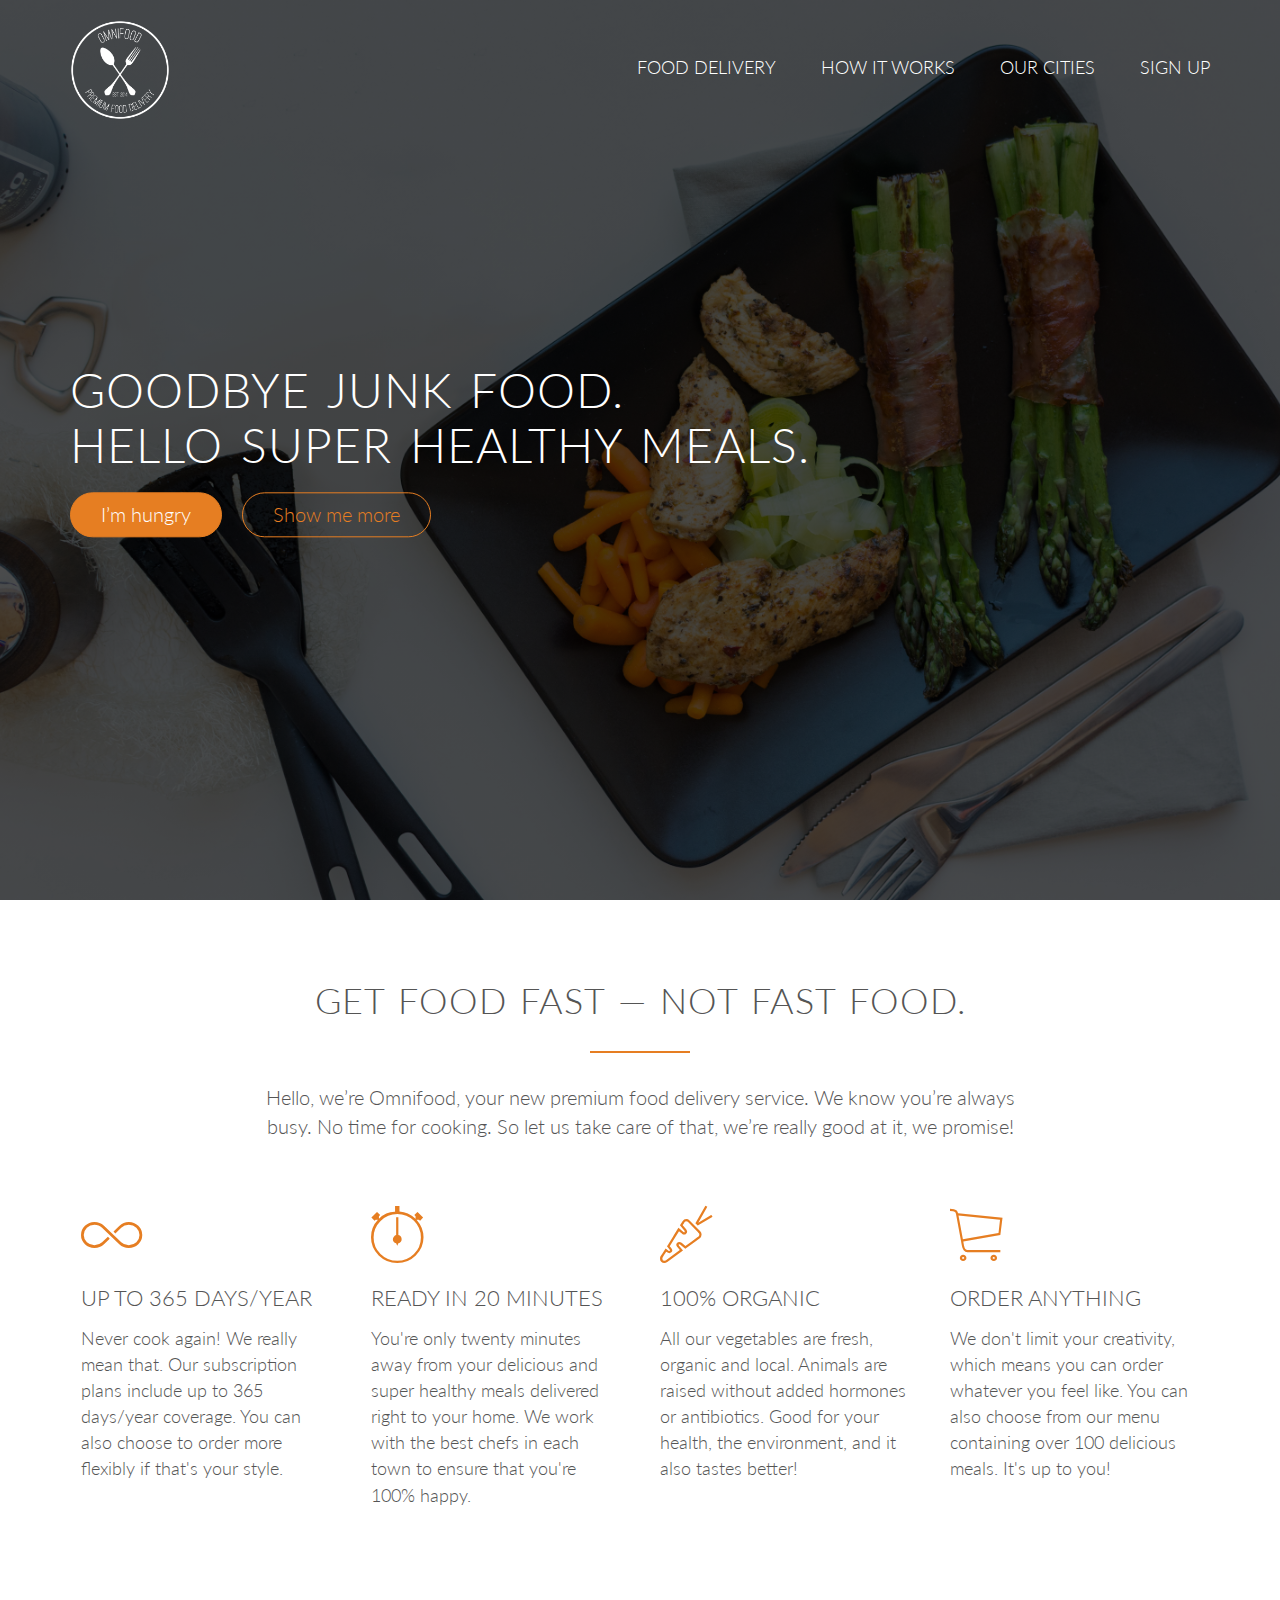
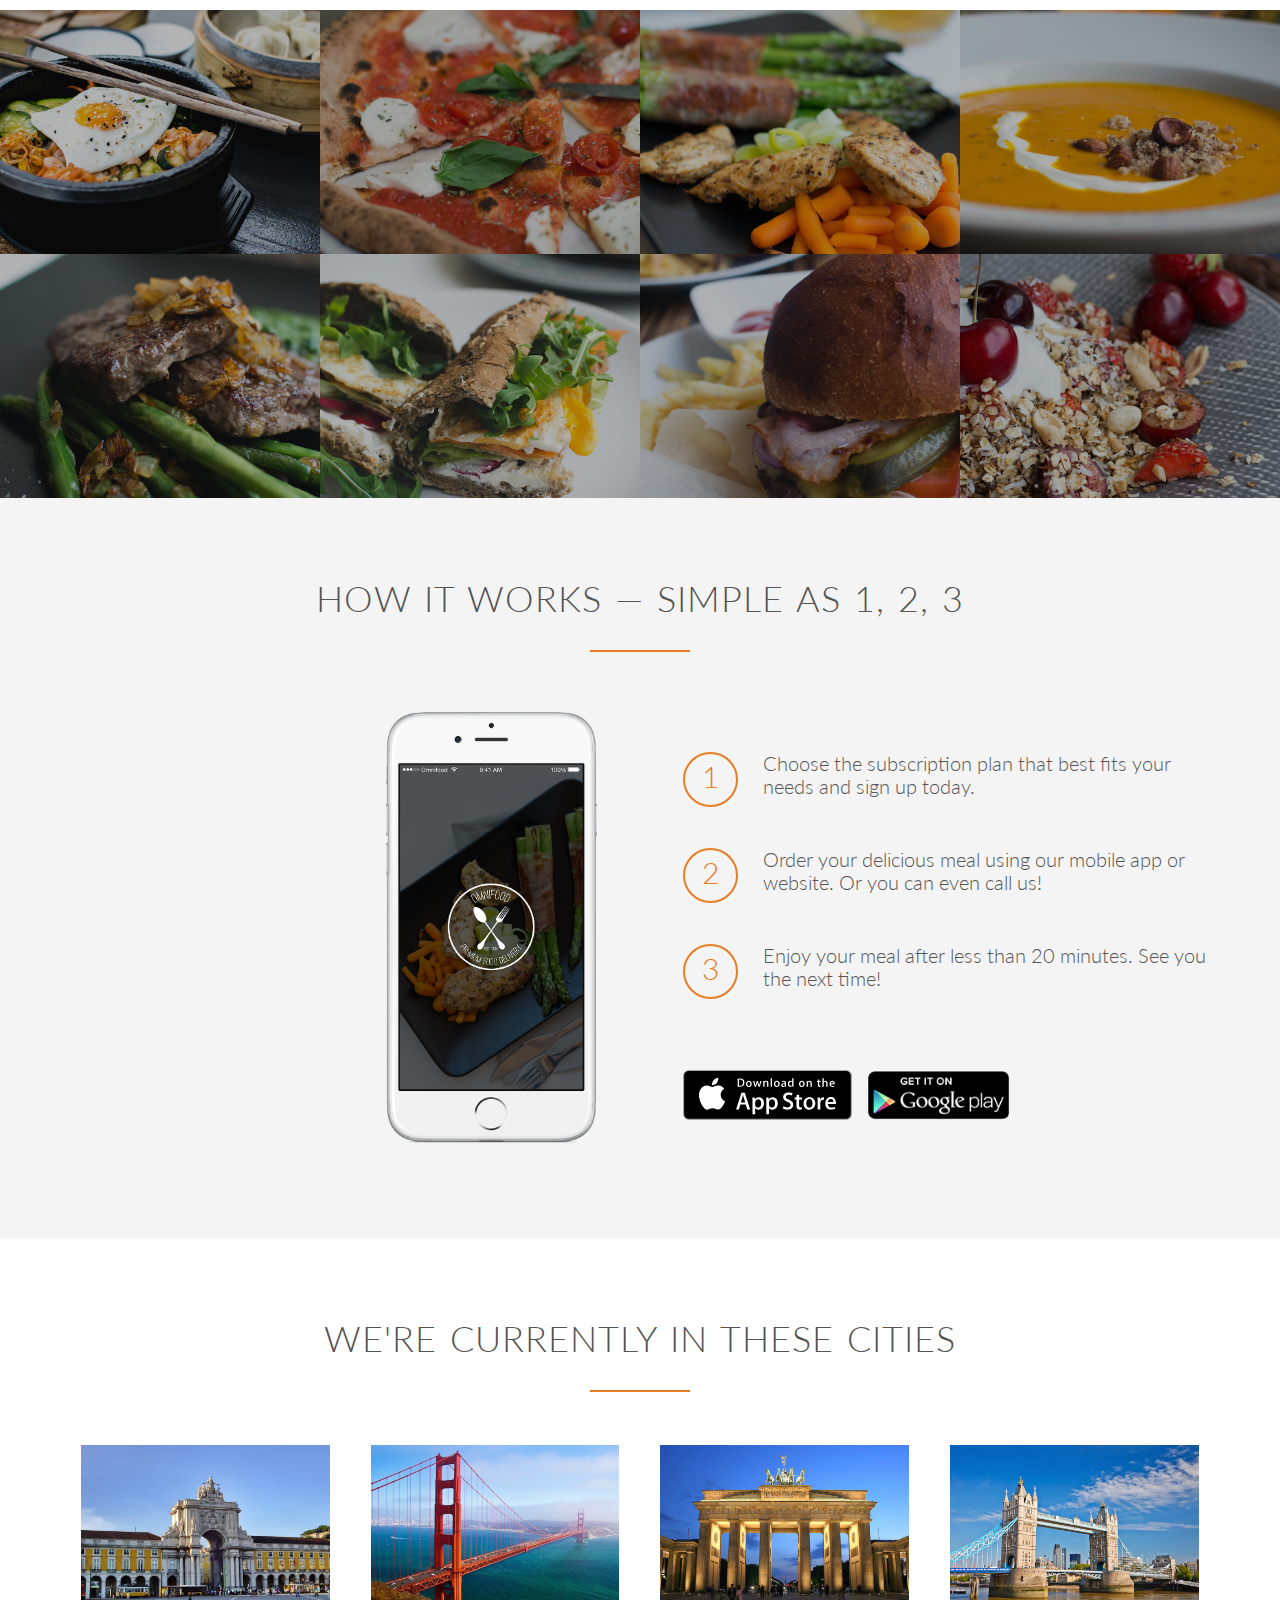
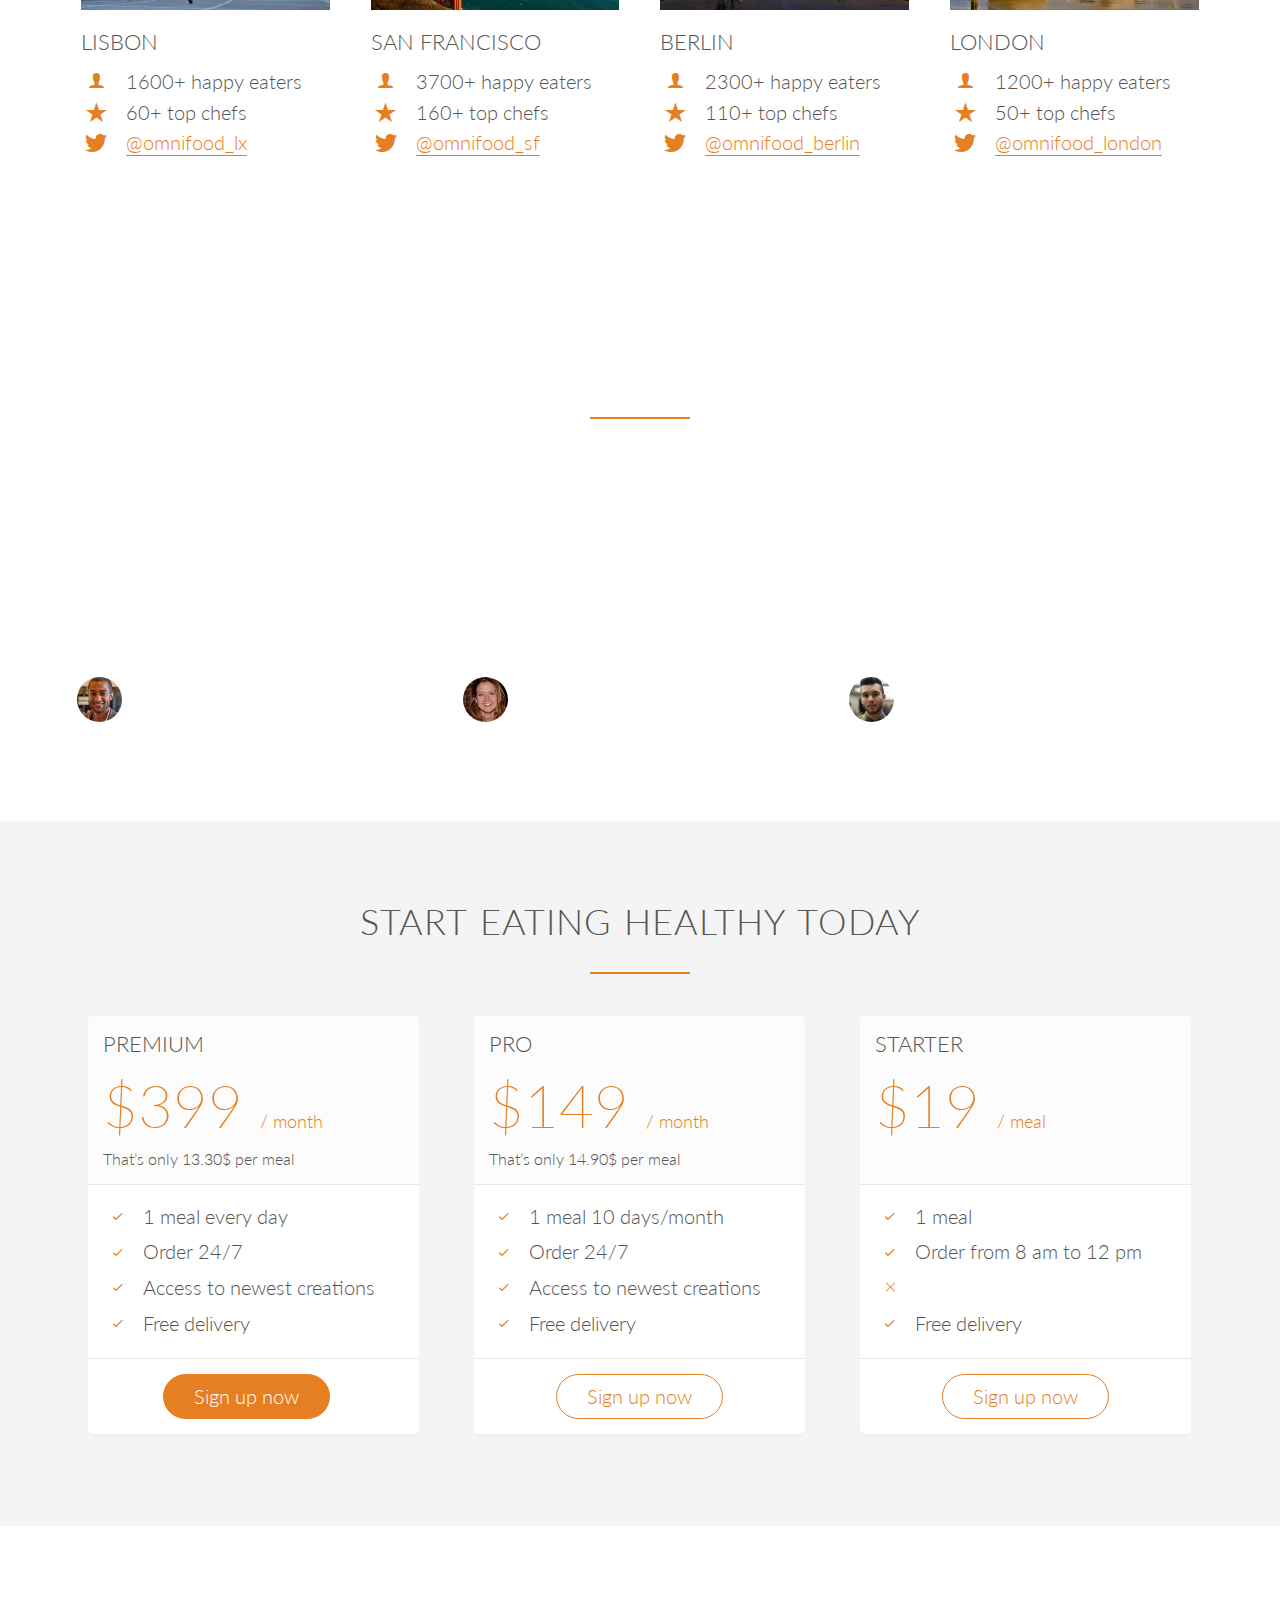
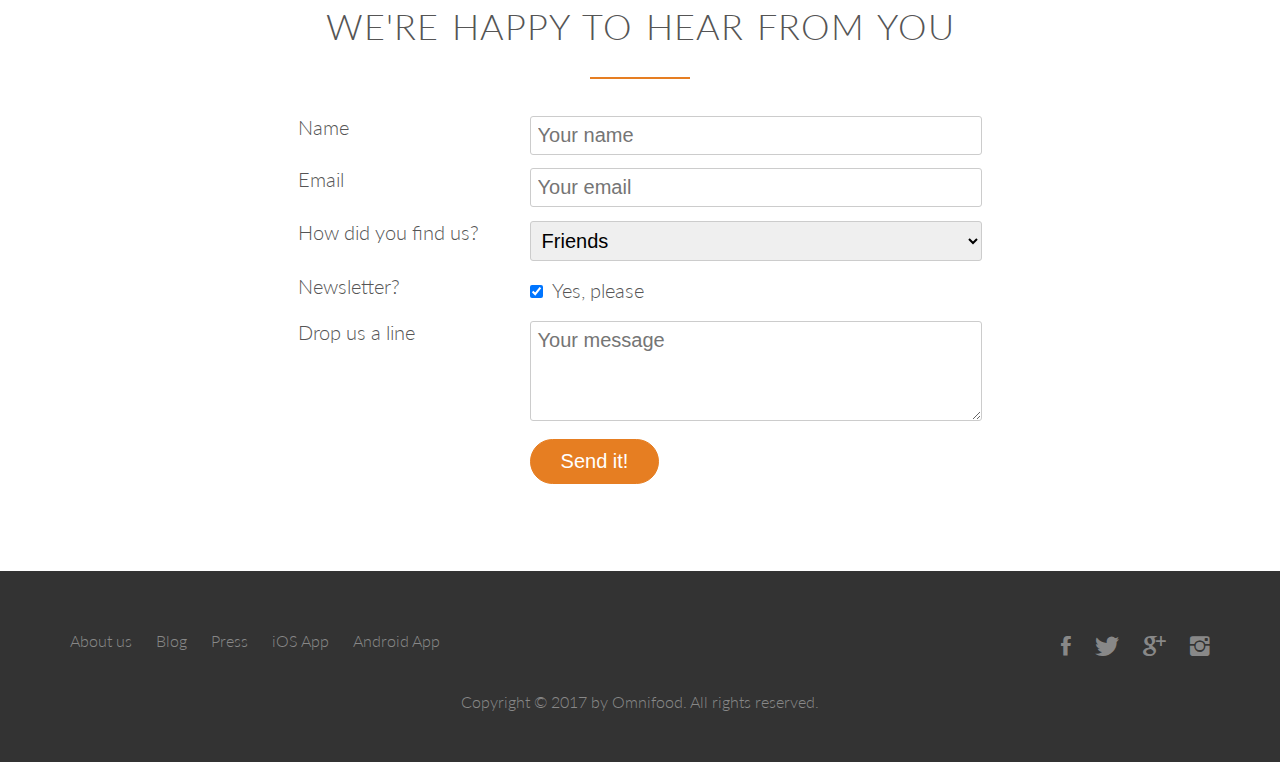
==== omnifood page/omnifood/index.html @ 415b240c "first commit" ====
<!DOCTYPE html>
<html>
    <head>
        <meta charset="utf-8">
        <meta name="viewport" content="width=device-width, initial-scale=1.0">

        <link rel="stylesheet" type="text/css" href="vendors/css/normalize.css">
        <link rel="stylesheet" type="text/css" href="vendors/css/grid.css">
        <link rel="stylesheet" type="text/css" href="vendors/css/ionicons.min.css">
        <link rel="stylesheet" type="text/css" href="resources/css/style.css">
        <link rel="stylesheet" type="text/css" href="resources/css/queries.css">
        <link href="https://fonts.googleapis.com/css?family=Lato:100,300,300i,400" rel="stylesheet">
        <title>Omnifood</title>
    </head>
    <body>
        <header>
            <nav>
                <div class="row">
                    <img src="resources/img/logo-white.png" alt="Omnifood logo" class="logo">
                    <ul class="main-nav">
                        <li><a href="#">Food delivery</a></li>
                        <li><a href="#">How it works</a></li>
                        <li><a href="#">Our cities</a></li>
                        <li><a href="#">Sign up</a></li>
                    </ul>
                </div>
            </nav>
            <div class="hero-text-box">
                <h1>Goodbye junk food.<br> Hello super healthy meals.</h1>
                <a class="btn btn-full" href="#">I’m hungry</a>
                <a class="btn btn-ghost" href="#">Show me more</a>
            </div>
        </header>
        <section class="section-features">
            <div class="row">
                <h2>Get food fast &mdash; not fast food.</h2>
                <p class="long-copy">Hello, we’re Omnifood, your new premium food delivery service. We know you’re always busy. No time for cooking. So let us take care of that, we’re really good at it, we promise!</p>
            </div>

            <div class="row">
                <div class="col span-1-of-4 box">
                    <i class="ion-ios-infinite-outline icon-big"></i>
                    <h3>Up to 365 days/year</h3>
                    <p>Never cook again! We really mean that. Our subscription plans include up to 365 days/year coverage. You can also choose to order more flexibly if that's your style.</p>
                </div>

                <div class="col span-1-of-4 box">
                    <i class="ion-ios-stopwatch-outline icon-big"></i>
                    <h3>Ready in 20 minutes</h3>
                    <p>You're only twenty minutes away from your delicious and super healthy meals delivered right to your home. We work with the best chefs in each town to ensure that you're 100% happy.</p>
                </div>

                <div class="col span-1-of-4 box">
                    <i class="ion-ios-nutrition-outline icon-big"></i>
                    <h3>100% organic</h3>
                    <p>All our vegetables are fresh, organic and local. Animals are raised without added hormones or antibiotics. Good for your health, the environment, and it also tastes better!</p>
                </div>

                <div class="col span-1-of-4 box">
                    <i class="ion-ios-cart-outline icon-big"></i>
                    <h3>Order anything</h3>
                    <p>We don't limit your creativity, which means you can order whatever you feel like. You can also choose from our menu containing over 100 delicious meals. It's up to you!</p>
                </div>
            </div>
        </section>
        <section class="section-meals">
            <ul class="meals-showcase clearfix">
                <li>
                    <figure class="meal-photo">
                        <img src="resources/img/1.jpg" alt="Korean bibimbap with egg and vegetables">
                    </figure>
                </li>
                <li>
                    <figure class="meal-photo">
                        <img src="resources/img/2.jpg" alt="Simple italian pizza with cherry tomatoes">
                    </figure>
                </li>
                <li>
                    <figure class="meal-photo">
                        <img src="resources/img/3.jpg" alt="Chicken breast steak with vegetables">
                    </figure>
                </li>
                <li>
                    <figure class="meal-photo">
                        <img src="resources/img/4.jpg" alt="Autumn pumpkin soup">
                    </figure>
                </li>
            </ul>
            <ul class="meals-showcase clearfix">
                <li>
                    <figure class="meal-photo">
                        <img src="resources/img/5.jpg" alt="Paleo beef steak with vegetables">
                    </figure>
                </li>
                <li>
                    <figure class="meal-photo">
                        <img src="resources/img/6.jpg" alt="Healthy baguette with egg and vegetables">
                    </figure>
                </li>
                <li>
                    <figure class="meal-photo">
                        <img src="resources/img/7.jpg" alt="Burger with cheddar and bacon">
                    </figure>
                </li>
                <li>
                    <figure class="meal-photo">
                        <img src="resources/img/8.jpg" alt="Granola with cherries and strawberries">
                    </figure>
                </li>
            </ul>
        </section>
        <section class="section-steps">
            <div class="row">
                <h2>How it works &mdash; Simple as 1, 2, 3</h2>
            </div>
            <div class="row">
                <div class="col span-1-of-2 steps-box">
                    <img class="app-screen" src="resources/img/app-iPhone.png" alt="Omnifood app on iPhone">
                </div>
                <div class="col span-1-of-2 steps-box">
                    <div class="works-step">
                        <div>1</div>
                        <p>Choose the subscription plan that best fits your needs and sign up today.</p>
                    </div>
                    <div class="works-step">
                        <div>2</div>
                        <p>Order your delicious meal using our mobile app or website. Or you can even call us!</p>
                    </div>
                    <div class="works-step">
                        <div>3</div>
                        <p>Enjoy your meal after less than 20 minutes. See you the next time!</p>
                    </div>

                    <a class="btn-app" href="#"><img src="resources/img/download-app.svg" alt="App Store Button"></a>
                    <a class="btn-app" href="#"><img src="resources/img/download-app-android.png" alt="Play Store Button"></a>
                </div>
            </div>
        </section>
        <section class="section-cities">
            <div class="row">
                <h2>We're currently in these cities</h2>
            </div>
            <div class="row">
                <div class="col span-1-of-4 box">
                    <img src="resources/img/lisbon-3.jpg" alt="Lisbon">
                    <h3>Lisbon</h3>
                    <div class="city-feature">
                        <i class="ion-ios-person icon-small"></i>
                        1600+ happy eaters
                    </div>
                    <div class="city-feature">
                        <i class="ion-ios-star icon-small"></i>
                        60+ top chefs
                    </div>
                    <div class="city-feature">
                        <i class="ion-social-twitter icon-small"></i>
                        <a href="#">@omnifood_lx</a>
                    </div>
                </div>
                <div class="col span-1-of-4 box">
                    <img src="resources/img/san-francisco.jpg" alt="San Francisco">
                    <h3>San Francisco</h3>
                    <div class="city-feature">
                        <i class="ion-ios-person icon-small"></i>
                        3700+ happy eaters
                    </div>
                    <div class="city-feature">
                        <i class="ion-ios-star icon-small"></i>
                        160+ top chefs
                    </div>
                    <div class="city-feature">
                        <i class="ion-social-twitter icon-small"></i>
                        <a href="#">@omnifood_sf</a>
                    </div>
                </div>
                <div class="col span-1-of-4 box">
                    <img src="resources/img/berlin.jpg" alt="Berlin">
                    <h3>Berlin</h3>
                    <div class="city-feature">
                        <i class="ion-ios-person icon-small"></i>
                        2300+ happy eaters
                    </div>
                    <div class="city-feature">
                        <i class="ion-ios-star icon-small"></i>
                        110+ top chefs
                    </div>
                    <div class="city-feature">
                        <i class="ion-social-twitter icon-small"></i>
                        <a href="#">@omnifood_berlin</a>
                    </div>
                </div>
                <div class="col span-1-of-4 box">
                    <img src="resources/img/london.jpg" alt="London">
                    <h3>London</h3>
                    <div class="city-feature">
                        <i class="ion-ios-person icon-small"></i>
                        1200+ happy eaters
                    </div>
                    <div class="city-feature">
                        <i class="ion-ios-star icon-small"></i>
                        50+ top chefs
                    </div>
                    <div class="city-feature">
                        <i class="ion-social-twitter icon-small"></i>
                        <a href="#">@omnifood_london</a>
                    </div>
                </div>
            </div>
        </section>
        <section class="section-testimonilas">
            <div class="row">
                <h2>Our customers can't live without us</h2>
            </div>
            <div class="row">
                <div class="col span-1-of-3">
                    <blockquote>
                        Omnifood is just awesome! I just launched a startup which leaves me with no time for cooking, so Omnifood is a life-saver. Now that I got used to it, I couldn't live without my daily meals!
                        <cite><img src="resources/img/customer-1.jpg" alt="Alberto Duncan">Alberto Duncan</cite>
                    </blockquote>
                </div>
                <div class="col span-1-of-3">
                    <blockquote>
                        Inexpensive, healthy and great-tasting meals, delivered right to my home. We have lots of food delivery here in Lisbon, but no one comes even close to Omifood. Me and my family are so in love!
                        <cite><img src="resources/img/customer-2.jpg" alt="Joana Silva">Joana Silva</cite>
                    </blockquote>
                </div>
                <div class="col span-1-of-3">
                    <blockquote>
                        I was looking for a quick and easy food delivery service in San Franciso. I tried a lot of them and ended up with Omnifood. Best food delivery service in the Bay Area. Keep up the great work!
                        <cite><img src="resources/img/customer-3.jpg" alt="Milton Chapman">Milton Chapman</cite>
                    </blockquote>
                </div>
            </div>
        </section>
        <section class="section-plans">
                <div class="row">
                    <h2>Start eating healthy today</h2>
                </div>
                <div class="row">
                    <div class="col span-1-of-3">
                        <div class="plan-box">
                            <div>
                                <h3>Premium</h3>
                                <p class="plan-price">$399 <span>/ month</span></p>
                                <p class="plan-price-meal">That’s only 13.30$ per meal</p>
                            </div>
                            <div>
                                <ul>
                                    <li><i class="ion-ios-checkmark-empty icon-small"></i>1 meal every day</li>
                                    <li><i class="ion-ios-checkmark-empty icon-small"></i>Order 24/7</li>
                                    <li><i class="ion-ios-checkmark-empty icon-small"></i>Access to newest creations</li>
                                    <li><i class="ion-ios-checkmark-empty icon-small"></i>Free delivery</li>
                                </ul>
                            </div>
                            <div>
                                <a href="#" class="btn btn-full">Sign up now</a>
                            </div>
                        </div>
                    </div>
                    <div class="col span-1-of-3">
                        <div class="plan-box">
                            <div>
                                <h3>Pro</h3>
                                <p class="plan-price">$149 <span>/ month</span></p>
                                <p class="plan-price-meal">That’s only 14.90$ per meal</p>
                            </div>
                            <div>
                                <ul>
                                    <li><i class="ion-ios-checkmark-empty icon-small"></i>1 meal 10 days/month</li>
                                    <li><i class="ion-ios-checkmark-empty icon-small"></i>Order 24/7</li>
                                    <li><i class="ion-ios-checkmark-empty icon-small"></i>Access to newest creations</li>
                                    <li><i class="ion-ios-checkmark-empty icon-small"></i>Free delivery</li>
                                </ul>
                            </div>
                            <div>
                                <a href="#" class="btn btn-ghost">Sign up now</a>
                            </div>
                        </div>
                    </div>
                    <div class="col span-1-of-3">
                        <div class="plan-box">
                            <div>
                                <h3>Starter</h3>
                                <p class="plan-price">$19 <span>/ meal</span></p>
                                <p class="plan-price-meal">&nbsp;</p>
                            </div>
                            <div>
                                <ul>
                                    <li><i class="ion-ios-checkmark-empty icon-small"></i>1 meal</li>
                                    <li><i class="ion-ios-checkmark-empty icon-small"></i>Order from 8 am to 12 pm</li>
                                    <li><i class="ion-ios-close-empty icon-small"></i></li>
                                    <li><i class="ion-ios-checkmark-empty icon-small"></i>Free delivery</li>
                                </ul>
                            </div>
                            <div>
                                <a href="#" class="btn btn-ghost">Sign up now</a>
                            </div>
                        </div>
                    </div>
                </div>
        </section>
        <section class="section-form">
            <div class="row">
                <h2>We're happy to hear from you</h2>
            </div>
            <div class="row">
                <form class="contact-form" action="#" method="post">
                    <div class="row">
                        <div class="col span-1-of-3">
                            <label for="name">Name</label>
                        </div>
                        <div class="col span-2-of-3">
                            <input type="text" name="name" id="name" placeholder="Your name" required>
                        </div>
                    </div>
                    <div class="row">
                        <div class="col span-1-of-3">
                            <label for="email">Email</label>
                        </div>
                        <div class="col span-2-of-3">
                            <input type="email" name="email" id="email" placeholder="Your email" required>
                        </div>
                    </div>
                    <div class="row">
                        <div class="col span-1-of-3">
                            <label for="find-us">How did you find us?</label>
                        </div>
                        <div class="col span-2-of-3">
                            <select name="find-us" id="find-us">
                                <option value="friends" selected>Friends</option>
                                <option value="search">Search engine</option>
                                <option value="ad">Advertisement</option>
                                <option value="other">Other</option>
                            </select>
                        </div>
                    </div>
                    <div class="row">
                        <div class="col span-1-of-3">
                            <label>Newsletter?</label>
                        </div>
                        <div class="col span-2-of-3">
                            <input type="checkbox" name="news" id="news" checked> Yes, please
                        </div>
                    </div>
                    <div class="row">
                        <div class="col span-1-of-3">
                            <label for="message">Drop us a line</label>
                        </div>
                        <div class="col span-2-of-3">
                            <textarea name="message" placeholder="Your message"></textarea>
                        </div>
                    </div>
                    <div class="row">
                        <div class="col span-1-of-3">
                            <label>&nbsp;</label>
                        </div>
                        <div class="col span-2-of-3">
                            <input type="submit" value="Send it!">
                        </div>
                    </div>
                </form>
            </div>
        </section>
        <footer>
            <div class="row">
                <div class="col span-1-of-2">
                    <ul class="footer-nav">
                        <li><a href="#">About us</a></li>
                        <li><a href="#">Blog</a></li>
                        <li><a href="#">Press</a></li>
                        <li><a href="#">iOS App</a></li>
                        <li><a href="#">Android App</a></li>
                    </ul>
                </div>
                <div class="col span-1-of-2">
                    <ul class="social-links">
                        <li><a href="#"><i class="ion-social-facebook"></i></a></li>
                        <li><a href="#"><i class="ion-social-twitter"></i></a></li>
                        <li><a href="#"><i class="ion-social-googleplus"></i></a></li>
                        <li><a href="#"><i class="ion-social-instagram"></i></a></li>
                    </ul>
                </div>
            </div>
            <div class="row">
                <p>Copyright &copy; 2017 by Omnifood. All rights reserved.</p>
            </div>
        </footer>
    </body>
</html>
---- omnifood page/omnifood/vendors/css/grid.css ----
/*  SECTIONS  ============================================================================= */

.section {
	clear: both;
	padding: 0px;
	margin: 0px;
}

/*  GROUPING  ============================================================================= */

.row {
    zoom: 1; /* For IE 6/7 (trigger hasLayout) */
}

.row:before,
.row:after {
    content:"";
    display:table;
}
.row:after {
    clear:both;
}

/*  GRID COLUMN SETUP   ==================================================================== */

.col {
	display: block;
	float:left;
	margin: 1% 0 1% 1.6%;
}

.col:first-child { margin-left: 0; } /* all browsers except IE6 and lower */


/*  REMOVE MARGINS AS ALL GO FULL WIDTH AT 480 PIXELS */

@media only screen and (max-width: 480px) {
	.col { 
		/*margin: 1% 0 1% 0%;*/
        margin: 0;
	}
}


/*  GRID OF TWO   ============================================================================= */


.span-2-of-2 {
	width: 100%;
}

.span-1-of-2 {
	width: 49.2%;
}

/*  GO FULL WIDTH AT LESS THAN 480 PIXELS */

@media only screen and (max-width: 480px) {
	.span-2-of-2 {
		width: 100%; 
	}
	.span-1-of-2 {
		width: 100%; 
	}
}


/*  GRID OF THREE   ============================================================================= */

	
.span-3-of-3 {
	width: 100%; 
}

.span-2-of-3 {
	width: 66.13%; 
}

.span-1-of-3 {
	width: 32.26%; 
}


/*  GO FULL WIDTH AT LESS THAN 480 PIXELS */

@media only screen and (max-width: 480px) {
	.span-3-of-3 {
		width: 100%; 
	}
	.span-2-of-3 {
		width: 100%; 
	}
	.span-1-of-3 {
		width: 100%;
	}
}

/*  GRID OF FOUR   ============================================================================= */

	
.span-4-of-4 {
	width: 100%; 
}

.span-3-of-4 {
	width: 74.6%; 
}

.span-2-of-4 {
	width: 49.2%; 
}

.span-1-of-4 {
	width: 23.8%; 
}


/*  GO FULL WIDTH AT LESS THAN 480 PIXELS */

@media only screen and (max-width: 480px) {
	.span-4-of-4 {
		width: 100%; 
	}
	.span-3-of-4 {
		width: 100%; 
	}
	.span-2-of-4 {
		width: 100%; 
	}
	.span-1-of-4 {
		width: 100%; 
	}
}


/*  GRID OF FIVE   ============================================================================= */

	
.span-5-of-5 {
	width: 100%;
}

.span-4-of-5 {
  	width: 79.68%; 
}

.span-3-of-5 {
  	width: 59.36%; 
}

.span-2-of-5 {
  	width: 39.04%;
}

.span-1-of-5 {
  	width: 18.72%;
}


/*  GO FULL WIDTH AT LESS THAN 480 PIXELS */

@media only screen and (max-width: 480px) {
	.span-5-of-5 {
		width: 100%; 
	}
	.span-4-of-5 {
		width: 100%; 
	}
	.span-3-of-5 {
		width: 100%; 
	}
	.span-2-of-5 {
		width: 100%; 
	}
	.span-1-of-5 {
		width: 100%; 
	}
}


/*  GRID OF SIX   ============================================================================= */


.span-6-of-6 {
	width: 100%;
}

.span-5-of-6 {
  	width: 83.06%;
}

.span-4-of-6 {
  	width: 66.13%;
}

.span-3-of-6 {
  	width: 49.2%;
}

.span-2-of-6 {
  	width: 32.26%;
}

.span-1-of-6 {
  	width: 15.33%;
}


/*  GO FULL WIDTH AT LESS THAN 480 PIXELS */

@media only screen and (max-width: 480px) {
	.span-6-of-6 {
		width: 100%; 
	}
	.span-5-of-6 {
		width: 100%; 
	}
	.span-4-of-6 {
		width: 100%; 
	}
	.span-3-of-6 {
		width: 100%; 
	}
	.span-2-of-6 {
		width: 100%; 
	}
	.span-1-of-6 {
		width: 100%; 
	}
}



/*  GRID OF SEVEN   ============================================================================= */


.span-7-of-7 {
	width: 100%;
}

.span-6-of-7 {
	width: 85.48%;
}

.span-5-of-7 {
  	width: 70.97%;
}

.span-4-of-7 {
  	width: 56.45%;
}

.span-3-of-7 {
  	width: 41.94%;
}

.span-2-of-7 {
  	width: 27.42%;
}

.span-1-of-7 {
  	width: 12.91%;
}


/*  GO FULL WIDTH AT LESS THAN 480 PIXELS */

@media only screen and (max-width: 480px) {
	.span-7-of-7 {
		width: 100%; 
	}
	.span-6-of-7 {
		width: 100%; 
	}
	.span-5-of-7 {
		width: 100%; 
	}
	.span-4-of-7 {
		width: 100%; 
	}
	.span-3-of-7 {
		width: 100%; 
	}
	.span-2-of-7 {
		width: 100%; 
	}
	.span-1-of-7 {
		width: 100%; 
	}
}


/*  GRID OF EIGHT   ============================================================================= */

	
.span-8-of-8 {
	width: 100%;
}

.span-7-of-8 {
	width: 87.3%; 
}

.span-6-of-8 {
	width: 74.6%; 
}

.span-5-of-8 {
	width: 61.9%; 
}

.span-4-of-8 {
	width: 49.2%; 
}

.span-3-of-8 {
	width: 36.5%;
}

.span-2-of-8 {
	width: 23.8%; 
}

.span-1-of-8 {
	width: 11.1%; 
}


/*  GO FULL WIDTH AT LESS THAN 480 PIXELS */

@media only screen and (max-width: 480px) {
	.span-8-of-8 {
		width: 100%; 
	}
	.span-7-of-8 {
		width: 100%; 
	}
	.span-6-of-8 {
		width: 100%; 
	}
	.span-5-of-8 {
		width: 100%; 
	}
	.span-4-of-8 {
		width: 100%; 
	}
	.span-3-of-8 {
		width: 100%; 
	}
	.span-2-of-8 {
		width: 100%; 
	}
	.span-1-of-8 {
		width: 100%; 
	}
}


/*  GRID OF NINE   ============================================================================= */


.span-9-of-9 {
	width: 100%;
}

.span-8-of-9 {
	width: 88.71%;
}

.span-7-of-9 {
	width: 77.42%; 
}

.span-6-of-9 {
	width: 66.13%; 
}

.span-5-of-9 {
	width: 54.84%; 
}

.span-4-of-9 {
	width: 43.55%; 
}

.span-3-of-9 {
	width: 32.26%;
}

.span-2-of-9 {
	width: 20.97%; 
}

.span-1-of-9 {
	width: 9.68%; 
}


/*  GO FULL WIDTH AT LESS THAN 480 PIXELS */

@media only screen and (max-width: 480px) {
	.span-9-of-9 {
		width: 100%; 
	}
	.span-8-of-9 {
		width: 100%; 
	}
	.span-7-of-9 {
		width: 100%; 
	}
	.span-6-of-9 {
		width: 100%; 
	}
	.span-5-of-9 {
		width: 100%; 
	}
	.span-4-of-9 {
		width: 100%; 
	}
	.span-3-of-9 {
		width: 100%; 
	}
	.span-2-of-9 {
		width: 100%; 
	}
	.span-1-of-9 {
		width: 100%; 
	}
}


/*  GRID OF TEN   ============================================================================= */


.span-10-of-10 {
	width: 100%;
}

.span-9-of-10 {
	width: 89.84%;
}

.span-8-of-10 {
	width: 79.68%;
}

.span-7-of-10 {
	width: 69.52%; 
}

.span-6-of-10 {
	width: 59.36%; 
}

.span-5-of-10 {
	width: 49.2%; 
}

.span-4-of-10 {
	width: 39.04%; 
}

.span-3-of-10 {
	width: 28.88%;
}

.span-2-of-10 {
	width: 18.72%; 
}

.span-1-of-10 {
	width: 8.56%; 
}


/*  GO FULL WIDTH AT LESS THAN 480 PIXELS */

@media only screen and (max-width: 480px) {
	.span-10-of-10 {
		width: 100%; 
	}
	.span-9-of-10 {
		width: 100%; 
	}
	.span-8-of-10 {
		width: 100%; 
	}
	.span-7-of-10 {
		width: 100%; 
	}
	.span-6-of-10 {
		width: 100%; 
	}
	.span-5-of-10 {
		width: 100%; 
	}
	.span-4-of-10 {
		width: 100%; 
	}
	.span-3-of-10 {
		width: 100%; 
	}
	.span-2-of-10 {
		width: 100%; 
	}
	.span-1-of-10 {
		width: 100%; 
	}
}


/*  GRID OF ELEVEN   ============================================================================= */

.span-11-of-11 {
	width: 100%;
}

.span-10-of-11 {
	width: 90.76%;
}

.span-9-of-11 {
	width: 81.52%;
}

.span-8-of-11 {
	width: 72.29%;
}

.span-7-of-11 {
	width: 63.05%; 
}

.span-6-of-11 {
	width: 53.81%; 
}

.span-5-of-11 {
	width: 44.58%; 
}

.span-4-of-11 {
	width: 35.34%; 
}

.span-3-of-11 {
	width: 26.1%;
}

.span-2-of-11 {
	width: 16.87%; 
}

.span-1-of-11 {
	width: 7.63%; 
}


/*  GO FULL WIDTH AT LESS THAN 480 PIXELS */

@media only screen and (max-width: 480px) {
	.span-11-of-11 {
		width: 100%; 
	}
	.span-10-of-11 {
		width: 100%; 
	}
	.span-9-of-11 {
		width: 100%; 
	}
	.span-8-of-11 {
		width: 100%; 
	}
	.span-7-of-11 {
		width: 100%; 
	}
	.span-6-of-11 {
		width: 100%; 
	}
	.span-5-of-11 {
		width: 100%; 
	}
	.span-4-of-11 {
		width: 100%; 
	}
	.span-3-of-11 {
		width: 100%; 
	}
	.span-2-of-11 {
		width: 100%; 
	}
	.span-1-of-11 {
		width: 100%; 
	}
}


/*  GRID OF TWELVE   ============================================================================= */

.span-12-of-12 {
	width: 100%;
}

.span-11-of-12 {
	width: 91.53%;
}

.span-10-of-12 {
	width: 83.06%;
}

.span-9-of-12 {
	width: 74.6%;
}

.span-8-of-12 {
	width: 66.13%;
}

.span-7-of-12 {
	width: 57.66%; 
}

.span-6-of-12 {
	width: 49.2%; 
}

.span-5-of-12 {
	width: 40.73%; 
}

.span-4-of-12 {
	width: 32.26%; 
}

.span-3-of-12 {
	width: 23.8%;
}

.span-2-of-12 {
	width: 15.33%; 
}

.span-1-of-12 {
	width: 6.86%; 
}


/*  GO FULL WIDTH AT LESS THAN 480 PIXELS */

@media only screen and (max-width: 480px) {
	.span-12-of-12 {
		width: 100%; 
	}
	.span-11-of-12 {
		width: 100%; 
	}
	.span-10-of-12 {
		width: 100%; 
	}
	.span-9-of-12 {
		width: 100%; 
	}
	.span-8-of-12 {
		width: 100%; 
	}
	.span-7-of-12 {
		width: 100%; 
	}
	.span-6-of-12 {
		width: 100%; 
	}
	.span-5-of-12 {
		width: 100%; 
	}
	.span-4-of-12 {
		width: 100%; 
	}
	.span-3-of-12 {
		width: 100%; 
	}
	.span-2-of-12 {
		width: 100%; 
	}
	.span-1-of-12 {
		width: 100%; 
	}
}
---- omnifood page/omnifood/resources/css/style.css ----
/* ------------------------------------- */
/* BASIC SETUP */
/* ------------------------------------- */

* {
  margin: 0;
  padding: 0;
  box-sizing: border-box;
}

html, body {
    background-color: #fff;
    color: #555;
    font-family: 'Lato', 'Arial', sans-serif;
    font-weight: 300;
    font-size: 20px;
    text-rendering: optimizeLegibility;
    overflow-x: hidden;
}

.clearfix {zoom: 1}
.clearfix:after {
    content: ".";
    clear: both;
    display: block;
    height: 0;
    visibility: hidden;
}

/* ------------------------------------- */
/* REUSABLE COMPONENTS */
/* ------------------------------------- */

.row {
    max-width: 1140px;
    margin: 0 auto;
}

section {
    padding: 80px 0;
}

.box {
    padding: 1%;
}

/* ----- HEADINGS ----- */

h1, h2, h3 {
    font-weight: 300;
    text-transform: uppercase;
}

h1 {
    margin-top: 0;
    margin-bottom: 20px;
    color: #fff;
    font-size: 240%;
    word-spacing: 4px;
    letter-spacing: 1px;
}

h2 {
    font-size: 180%;
    word-spacing: 2px;
    text-align: center;
    margin-bottom: 30px;
    letter-spacing: 1px;
}

h3 {
    font-size: 110%;
    margin-bottom: 15px;
}

h2:after {
    display: block;
    height: 2px;
    background-color: #e67e22;
    content:"";
    width: 100px;
    margin: 0 auto;
    margin-top: 30px;
}

/* ----- PARAGRAPHS ----- */

.long-copy {
    line-height: 145%;
    width: 70%;
    margin-left: 15%;
    text-align: center;
}

.box p {
    font-size: 90%;
    line-height: 145%;
}

/* ----- ICONS ----- */

.icon-big {
    font-size: 350%;
    display: block;
    color: #e67e22;
    margin-bottom: 10px;
}

.icon-small {
    display: inline-block;
    width: 30px;
    text-align: center;
    color: #e67e22;
    font-size: 120%;
    margin-right: 10px;
    line-height: 120%;
    vertical-align: middle;
    margin-top: -5px;
}

/* ----- LINKS ----- */

a:link, a:visited {
    color: #e67e22;
    text-decoration: none;
    padding-bottom: 1px;
    border-bottom: 1px solid #e67e22;
    transition: border-bottom 0.2s, color 0.2s;
}

a:hover, a:active {
    color: #555;
    border-bottom: 1px solid transparent;
}

/* ----- BUTTONS ----- */

.btn:link, .btn:visited, input[type=submit] {
    display: inline-block;
    padding: 10px 30px;
    font-weight: 300;
    text-decoration: none;
    border-radius: 200px;
    transition: background-color 0.2s, border 0.2s, color 0.2s;
}

.btn-full:link, .btn-full:visited, input[type=submit] {
    background-color: #e67e22;
    border: 1px solid #e67e22;
    color: #fff;
    margin-right: 15px;
}

.btn-ghost:link, .btn-ghost:visited {
    border: 1px solid #e67e22;
    color: #e67e22;
}

.btn:hover, .btn:active, input[type=submit]:hover, input[type=submit]:active {
    background-color: #cf6d17
}

.btn-full:hover, .btn-full:active {
    border: 1px solid #cf6d17;
}

.btn-ghost:hover, .btn-ghost:active {
    border: 1px solid #cf6d17;
    color: #fff;
}

/* ------------------------------------- */
/* HEADER */
/* ------------------------------------- */

header {
    background-image: linear-gradient(rgba(0, 0, 0, 0.7), rgba(0, 0, 0, 0.7)), url(img/hero.jpg);
    background-size: cover;
    background-position: center;
    height: 100vh;
    background-attachment: fixed;
}

.hero-text-box {
    position: absolute;
    width: 1140px;
    top: 50%;
    left: 50%;
    transform: translate(-50%, -50%);
}

.logo {
    height: 100px;
    width: auto;
    float: left;
    margin-top: 20px;
}

.main-nav {
    float: right;
    list-style-type: none;
    margin-top: 55px;
}

.main-nav li {
    display: inline-block;
    margin-left: 40px;
}

.main-nav li a:link, .main-nav li a:visited  {
    padding: 8px 0;
    color: #fff;
    text-decoration: none;
    text-transform: uppercase;
    font-size: 90%;
    border-bottom: 2px solid transparent;
    transition: border-bottom 0.2s;
}

.main-nav li a:hover, .main-nav li a:active  {
    color: #fff;
    text-decoration: none;
    text-transform: uppercase;
    font-size: 90%;
    border-bottom: 2px solid #e67e22;
}

/* ------------------------------------- */
/* FEATURES */
/* ------------------------------------- */

.section-features .long-copy {
    margin-bottom: 30px;
}

/* ------------------------------------- */
/* MEALS */
/* ------------------------------------- */

.section-meals {
    padding: 0;
}

.meals-showcase {
    list-style-type: none;
    width: 100%;
}

.meals-showcase li {
    display: block;
    float: left;
    width: 25%;
}

.meal-photo {
    width: 100%;
    margin: 0;
    overflow: hidden;
    background-color: #000;
}

.meal-photo img {
    opacity: 0.7;
    width: 100%;
    height: auto;
    transform: scale(1.5);
    transition: transform 0.5s, opacity 0.5s;
}

.meal-photo img:hover {
    opacity: 1;
    transform: scale(1.03);
}

/* ------------------------------------- */
/* HOW IT WORKS */
/* ------------------------------------- */

.section-steps {
    background-color: #f4f4f4;
}

.steps-box:first-child {
    text-align: right;
    padding-right: 3%;
    margin-top: 30px;
}

.steps-box:last-child {
    padding-left: 3%;
    margin-top: 70px;
}

.app-screen {
    width: 40%;
}

.works-step {
    margin-bottom: 50px;
}

.works-step:last-of-type {
    margin-bottom: 80px;
}

.works-step div{
    color: #e67e22;
    border: 2px solid #e67e22;
    display: inline-block;
    border-radius: 50%;
    height: 55px;
    width: 55px;
    text-align: center;
    padding: 5px;
    float: left;
    font-size: 150%;
    margin-right: 25px;
}

.btn-app:link, .btn-app:visited {
    border: 0;
}

.btn-app img {
    height: 50px;
    width: auto;
    margin-right: 10px;
}

/* ------------------------------------- */
/* CITIES */
/* ------------------------------------- */

.box img {
    width: 100%;
    height: auto;
    margin-bottom: 15px;
}

.city-feature {
    margin-bottom: 5px;
}

/* ------------------------------------- */
/* TESTIMONIALS */
/* ------------------------------------- */

.section-testimonilas {
    background-image: linear-gradient(rgba(0, 0, 0, 0.7), rgba(0, 0, 0, 0.7)), url(img/back-customers.jpg);
    background-size: cover;
    color: #fff;
    background-attachment: fixed;
}

blockquote {
    padding: 2%;
    font-style: italic;
    line-height: 145%;
    position: relative;
    margin-top: 40px;
}

blockquote:before {
    content: "\201C";
    font-size: 500%;
    display: block;
    position: absolute;
    top: -5px;
    left: -5px;
}

cite {
    font-size: 90%;
    margin-top: 25px;
    display: block;
}

cite img {
    height: 45px;
    border-radius: 50%;
    margin-right: 10px;
    vertical-align: middle;
}

/* ------------------------------------- */
/* SIGN UP */
/* ------------------------------------- */

.section-plans {
    background-color: #f4f4f4;
}

.plan-box {
    background-color: #fff;
    border-radius: 5px;
    width: 90%;
    margin-left: 5%;
    box-shadow: 0 2px 2px #efefef;
}

.plan-box div {
    padding: 15px;
    border-bottom: 1px solid #e8e8e8;
}

.plan-box div:first-child {
    background-color: #fcfcfc;
    border-top-left-radius: 5px;
    border-top-right-radius: 5px;
}

.plan-box div:last-child {
    text-align: center;
    border: 0;
}

.plan-price {
    font-size: 300%;
    margin-bottom: 10px;
    font-weight: 200;
    color: #e67e22;
}

.plan-price span {
    font-size: 30%;
    font-weight: 300;
}

.plan-price-meal {
    font-size: 80%;
}

.plan-box ul {
    list-style-type: none;
}

.plan-box ul li {
    padding: 5px 0;
}

/* ------------------------------------- */
/* FORM */
/* ------------------------------------- */

.contact-form {
    width: 60%;
    margin: 0 auto;
}

input[type=text], input[type=email], select, textarea {
    width: 100%;
    padding: 7px;
    border-radius: 3px;
    border: 1px solid #ccc;
}

textarea {
    height: 100px;
}

input[type=checkbox] {
    margin: 10px 5px 10px 0;
}

*:focus {
    outline: none;
}

/* ------------------------------------- */
/* FOOTER */
/* ------------------------------------- */

footer {
    background-color: #333;
    padding: 50px;
    font-size: 80%;
}

.footer-nav {
    list-style-type: none;
    float: left;
}

.social-links {
    list-style-type: none;
    float: right;
}

.footer-nav li, .social-links li {
    display: inline-block;
    margin-right: 20px;
}

.footer-nav li:last-child, .social-links li:last-child {
    margin-right: 0;
}

.footer-nav li a:link, .footer-nav li a:visited,
.social-links li a:link, .social-links li a:visited {
    text-decoration: none;
    border: 0;
    color: #888;
    transition: color 0.2s;
}

.footer-nav li a:hover, .footer-nav li a:active {
    color: #ddd;
}

.social-links li a:link, .social-links li a:visited {
    font-size: 160%;
}

.ion-social-facebook, .ion-social-twitter,
.ion-social-googleplus, .ion-social-instagram {
    transition: color 0.2s;
}

.ion-social-facebook:hover {
    color: #3b5998;
}

.ion-social-twitter:hover {
    color: #00aced;
}

.ion-social-googleplus:hover {
    color: #dd4b39;
}

.ion-social-instagram:hover {
    color: #517fa4;
}

footer p {
    color: #888;
    text-align: center;
    margin-top: 20px;
}
---- omnifood page/omnifood/resources/css/queries.css ----
/*  Big tablets to 1200px (widths smaller than the 1140px row) */
@media only screen and (max-width: 1023px) {
    .hero-text-box {
        width: 100%;
        padding: 0 2%;
    }

    .row {
        padding: 0 2%;
    }
}

/*  Small tablets to big tablets: from 767px to 1023px  */
@media only screen and (max-width: 1023px) {
    body {
        font-size: 18px;
    }

    section {
        padding: 60px 0;
    }

    .long-copy {
        width: 80%;
        margin-left: 10%;
    }

    .steps-box {
        margin-top: 10px;
    }

    .steps-box:last-child {
        margin-top: 10px;
    }

    .works-step {
        margin-bottom: 40px;
    }

    .works-step:last-of-type {
        margin-bottom: 60px;
    }

    .app-screen {
        width: 50%;
    }

    .icon-small {
        width: 17px;
        margin-right: 5px;
    }

    .city-feature {
        font-size: 90%;
    }

    .plan-box {
        width: 100%;
        margin-left: 0%;
    }

    .plan-price {
        font-size: 250%;
    }

    .contact-form {
        width: 80%;
    }
}

/*  Small phones to small tablets: from 481px to 767px  */
@media only screen and (max-width: 767px) {

    body {
        font-size: 16px;
    }

    section {
        padding: 30px 0;
    }

    .hero-text-box, .row {
        padding: 0 4%;
    }

    .col {
        width: 100%;
        margin: 0 0 4% 0;
    }

    .main-nav {
        display: none;
    }

    h1 {
        font-size: 180%;
    }

    h2 {
        font-size: 150%;
    }

    .long-copy {
        width: 100%;
        margin-left: 0%;
    }

    .app-screen {
        width: 40%;
    }

    .steps-box:first-child {
        text-align: center;
    }

    .works-step div{
        height: 40px;
        width: 40px;
        padding: 4px;
        margin-right: 15px;
        font-size: 120%;
    }

    .works-step {
        margin-bottom: 20px;
    }

    .works-step:last-of-type {
        margin-bottom: 20px;
    }
}

/*  Small phones: from 0 to 480px  */
@media only screen and (max-width: 480px) {

    section {
        padding: 25px 0;
    }

    .contact-form {
        width: 100%;
    }
}
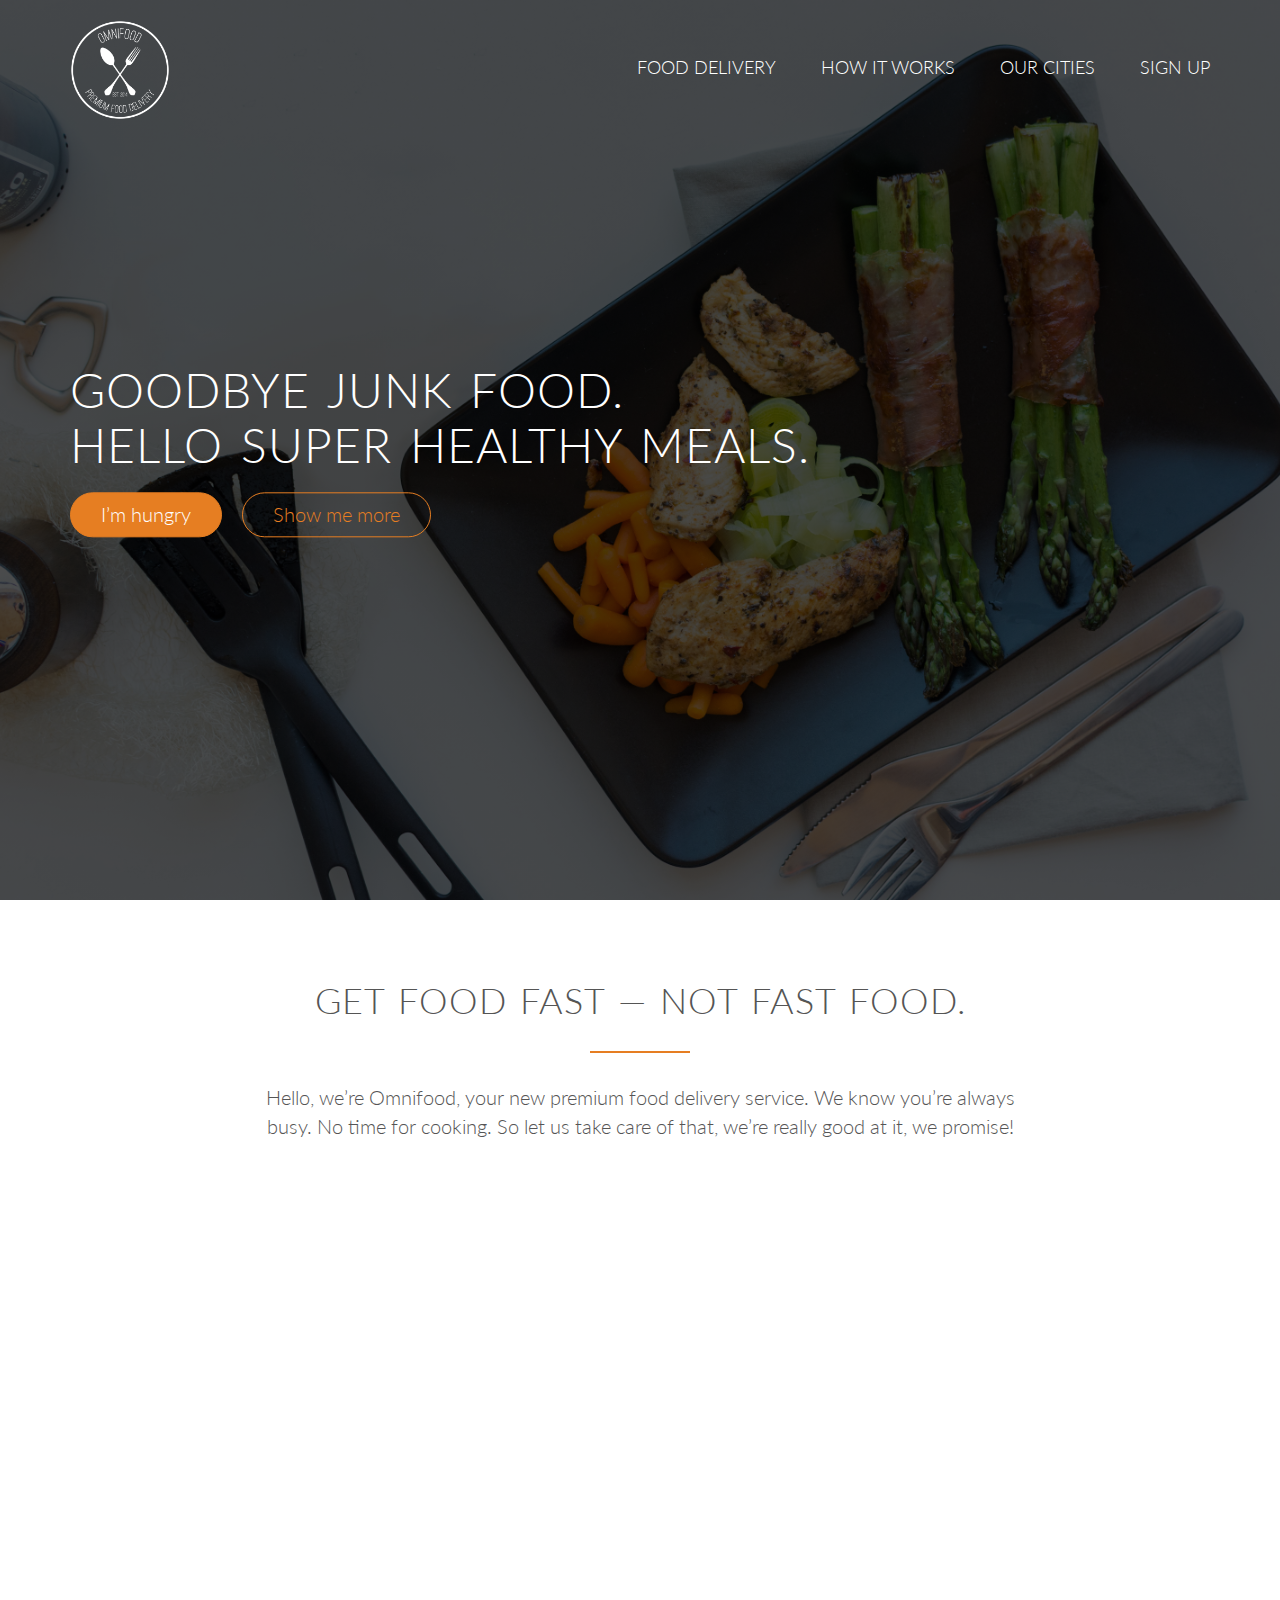
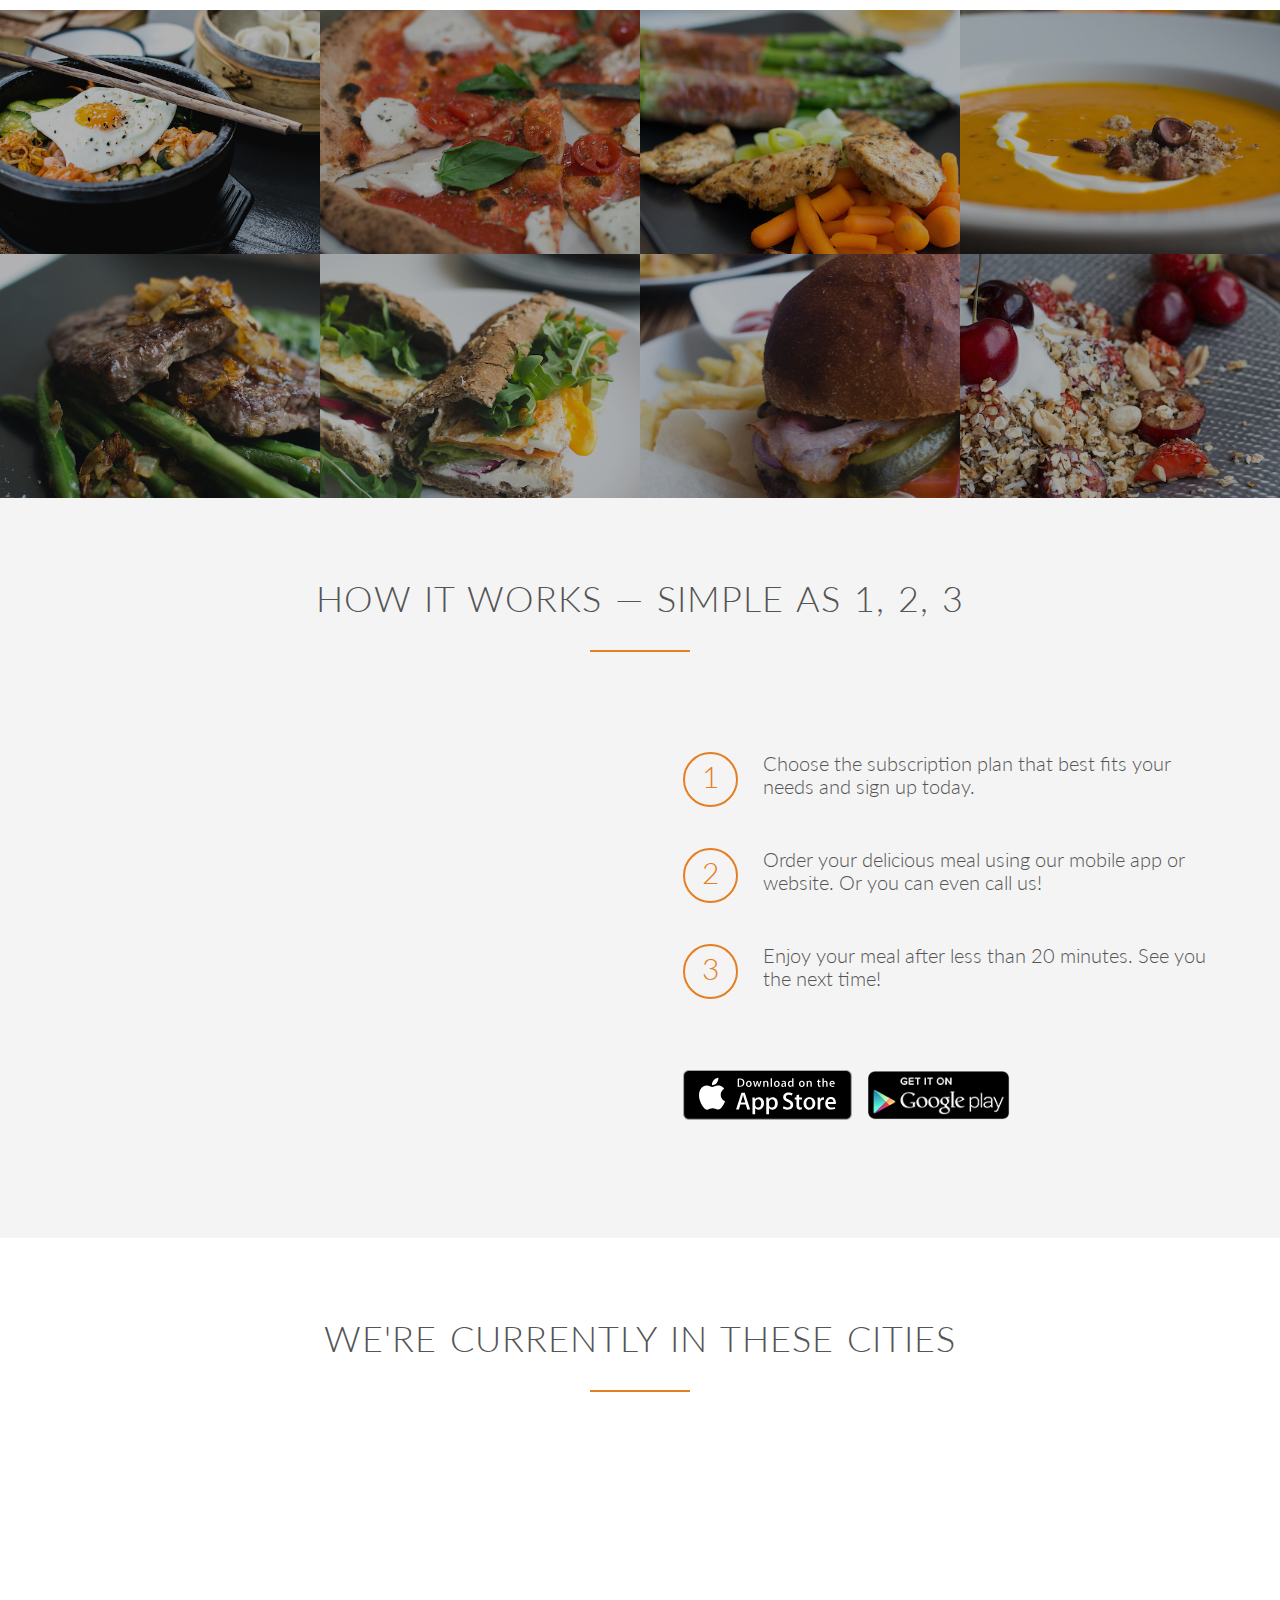
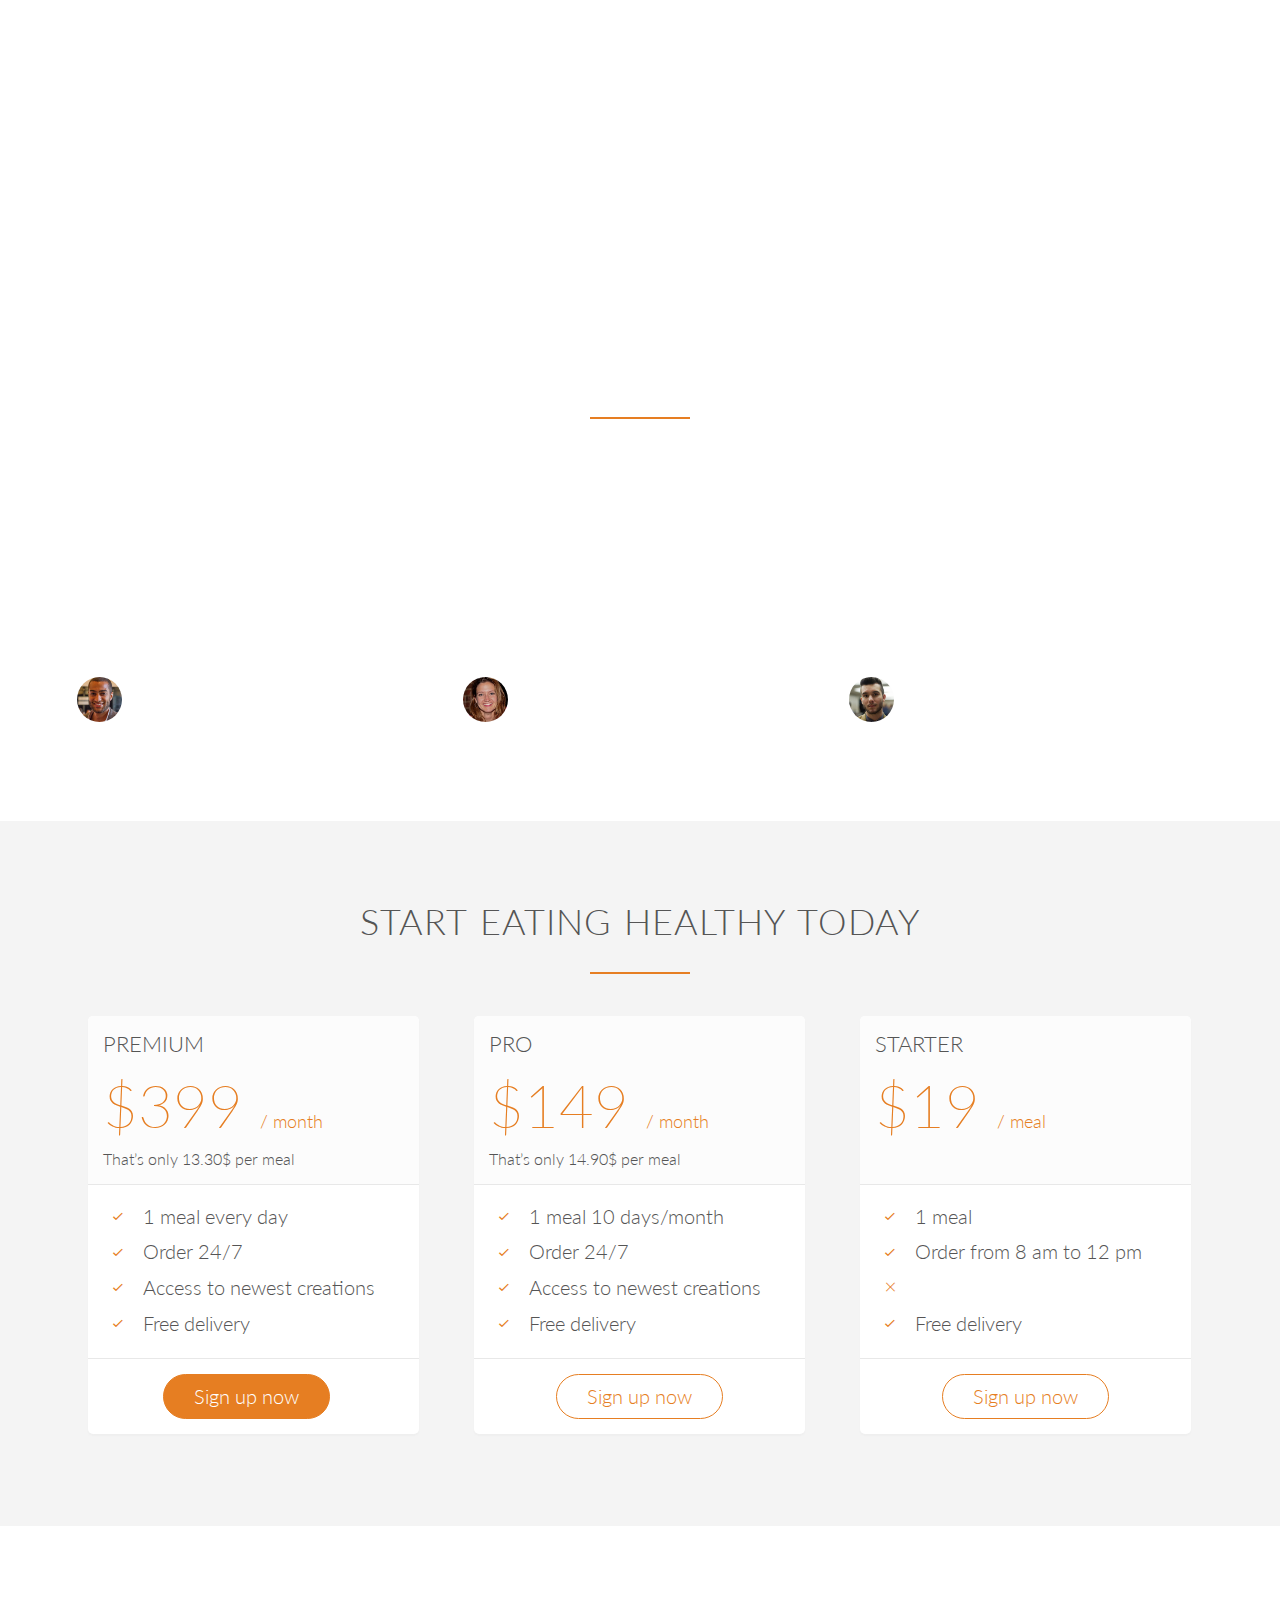
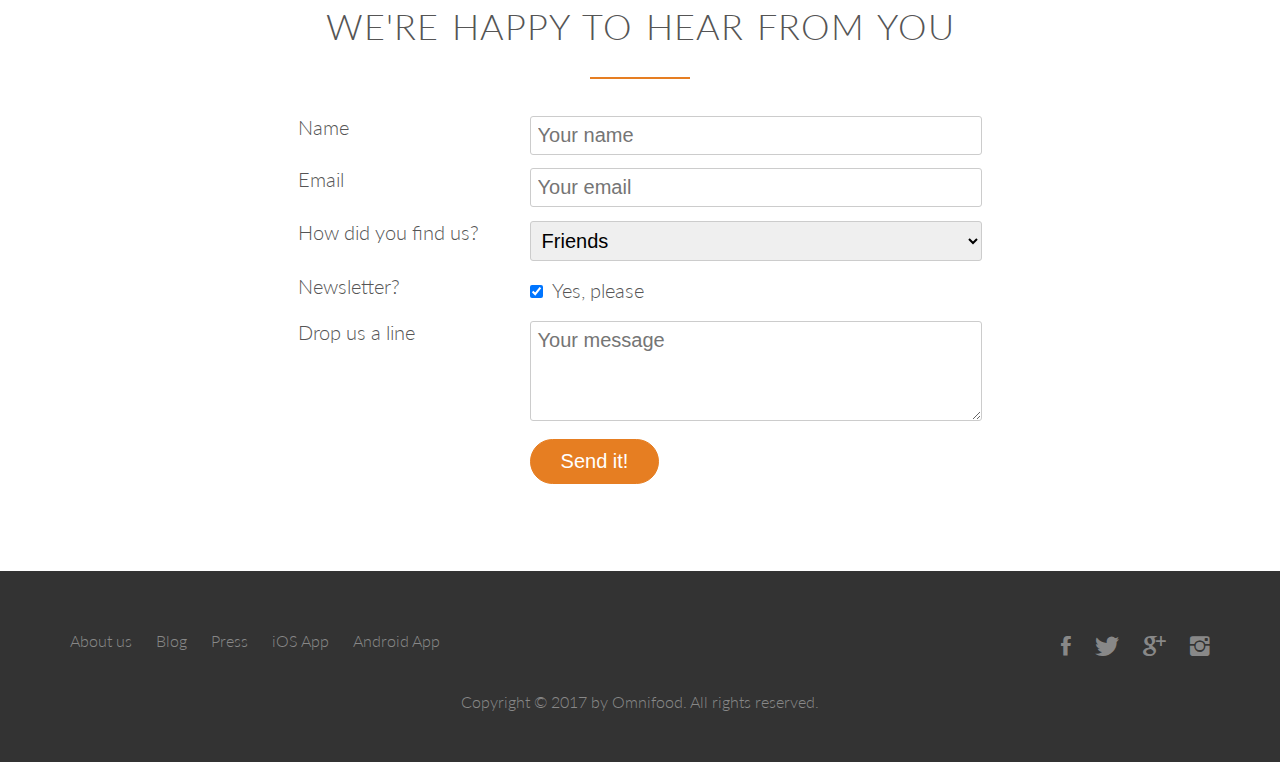
==== commit 4087bd82: "jquery sticky navigation and animations" ====
--- a/omnifood page/omnifood/index.html
+++ b/omnifood page/omnifood/index.html
@@ -6,6 +6,7 @@
 
         <link rel="stylesheet" type="text/css" href="vendors/css/normalize.css">
         <link rel="stylesheet" type="text/css" href="vendors/css/grid.css">
+        <link rel="stylesheet" type="text/css" href="vendors/css/animate.css">
         <link rel="stylesheet" type="text/css" href="vendors/css/ionicons.min.css">
         <link rel="stylesheet" type="text/css" href="resources/css/style.css">
         <link rel="stylesheet" type="text/css" href="resources/css/queries.css">
@@ -13,31 +14,32 @@
         <title>Omnifood</title>
     </head>
     <body>
-        <header>
+        <header id="home">
             <nav>
                 <div class="row">
                     <img src="resources/img/logo-white.png" alt="Omnifood logo" class="logo">
+                    <a href="#home"><img src="resources/img/logo.png" alt="Omnifood logo" class="logo-black"></a>
                     <ul class="main-nav">
-                        <li><a href="#">Food delivery</a></li>
-                        <li><a href="#">How it works</a></li>
-                        <li><a href="#">Our cities</a></li>
-                        <li><a href="#">Sign up</a></li>
+                        <li><a href="#features">Food delivery</a></li>
+                        <li><a href="#works">How it works</a></li>
+                        <li><a href="#cities">Our cities</a></li>
+                        <li><a href="#plans">Sign up</a></li>
                     </ul>
                 </div>
             </nav>
             <div class="hero-text-box">
                 <h1>Goodbye junk food.<br> Hello super healthy meals.</h1>
-                <a class="btn btn-full" href="#">I’m hungry</a>
-                <a class="btn btn-ghost" href="#">Show me more</a>
+                <a class="btn btn-full js--scroll-to-plans" href="#">I’m hungry</a>
+                <a class="btn btn-ghost js--scroll-to-start" href="#">Show me more</a>
             </div>
         </header>
-        <section class="section-features">
+        <section class="section-features js--section-features" id="features">
             <div class="row">
                 <h2>Get food fast &mdash; not fast food.</h2>
                 <p class="long-copy">Hello, we’re Omnifood, your new premium food delivery service. We know you’re always busy. No time for cooking. So let us take care of that, we’re really good at it, we promise!</p>
             </div>
 
-            <div class="row">
+            <div class="row js--wp-1">
                 <div class="col span-1-of-4 box">
                     <i class="ion-ios-infinite-outline icon-big"></i>
                     <h3>Up to 365 days/year</h3>
@@ -109,13 +111,13 @@
                 </li>
             </ul>
         </section>
-        <section class="section-steps">
+        <section class="section-steps" id="works">
             <div class="row">
                 <h2>How it works &mdash; Simple as 1, 2, 3</h2>
             </div>
             <div class="row">
                 <div class="col span-1-of-2 steps-box">
-                    <img class="app-screen" src="resources/img/app-iPhone.png" alt="Omnifood app on iPhone">
+                    <img class="app-screen js--wp-2" src="resources/img/app-iPhone.png" alt="Omnifood app on iPhone">
                 </div>
                 <div class="col span-1-of-2 steps-box">
                     <div class="works-step">
@@ -136,11 +138,11 @@
                 </div>
             </div>
         </section>
-        <section class="section-cities">
+        <section class="section-cities" id="cities">
             <div class="row">
                 <h2>We're currently in these cities</h2>
             </div>
-            <div class="row">
+            <div class="row js--wp-3">
                 <div class="col span-1-of-4 box">
                     <img src="resources/img/lisbon-3.jpg" alt="Lisbon">
                     <h3>Lisbon</h3>
@@ -232,13 +234,13 @@
                 </div>
             </div>
         </section>
-        <section class="section-plans">
+        <section class="section-plans js--section-plans"  id="plans">
                 <div class="row">
                     <h2>Start eating healthy today</h2>
                 </div>
                 <div class="row">
                     <div class="col span-1-of-3">
-                        <div class="plan-box">
+                        <div class="plan-box  js--wp-4">
                             <div>
                                 <h3>Premium</h3>
                                 <p class="plan-price">$399 <span>/ month</span></p>
@@ -385,5 +387,9 @@
                 <p>Copyright &copy; 2017 by Omnifood. All rights reserved.</p>
             </div>
         </footer>
+
+    <script src="https://ajax.googleapis.com/ajax/libs/jquery/1.12.4/jquery.min.js"></script>
+    <script src="vendors/js/jquery.waypoints.min.js"></script>
+    <script src="resources/js/script.js"></script>
     </body>
 </html>
--- a/omnifood page/omnifood/resources/css/style.css
+++ b/omnifood page/omnifood/resources/css/style.css
@@ -196,6 +196,16 @@
     margin-top: 20px;
 }
 
+.logo-black {
+    display: none;
+    height: 50px;
+    width: auto;
+    float: left;
+    margin: 5px 0;
+}
+
+/* MAIN NAVI */
+
 .main-nav {
     float: right;
     list-style-type: none;
@@ -223,6 +233,35 @@
     text-transform: uppercase;
     font-size: 90%;
     border-bottom: 2px solid #e67e22;
+}
+
+/* STICKY NAVI */
+
+.sticky {
+    position: fixed;
+    top: 0;
+    left: 0;
+    width: 100%;
+    background-color: rgba(255, 255, 255, 0.98);
+    box-shadow: 0 2px 2px #efefef;
+    z-index: 9999;
+}
+
+.sticky .main-nav {
+    margin-top: 18px;
+}
+
+.sticky .main-nav li a:link, .sticky .main-nav li a:visited  {
+    padding: 17px 0;
+    color: #555;
+}
+
+.sticky .logo {
+    display: none;
+}
+
+.sticky .logo-black {
+    display: block;
 }
 
 /* ------------------------------------- */
@@ -537,3 +576,22 @@
     text-align: center;
     margin-top: 20px;
 }
+
+/* ------------------------------------- */
+/* ANIMATIONS */
+/* ------------------------------------- */
+
+.js--wp-1, .js--wp-2, .js--wp-3  {
+    opacity: 0;
+    -webkit-animation-duration: 1s;
+            animation-duration: 1s;
+}
+
+.js--wp-4 {
+    -webkit-animation-duration: 1s;
+            animation-duration: 1s;
+}
+
+.js--wp-1.animated, .js--wp-2.animated, .js--wp-3.animated {
+    opacity: 1;
+}
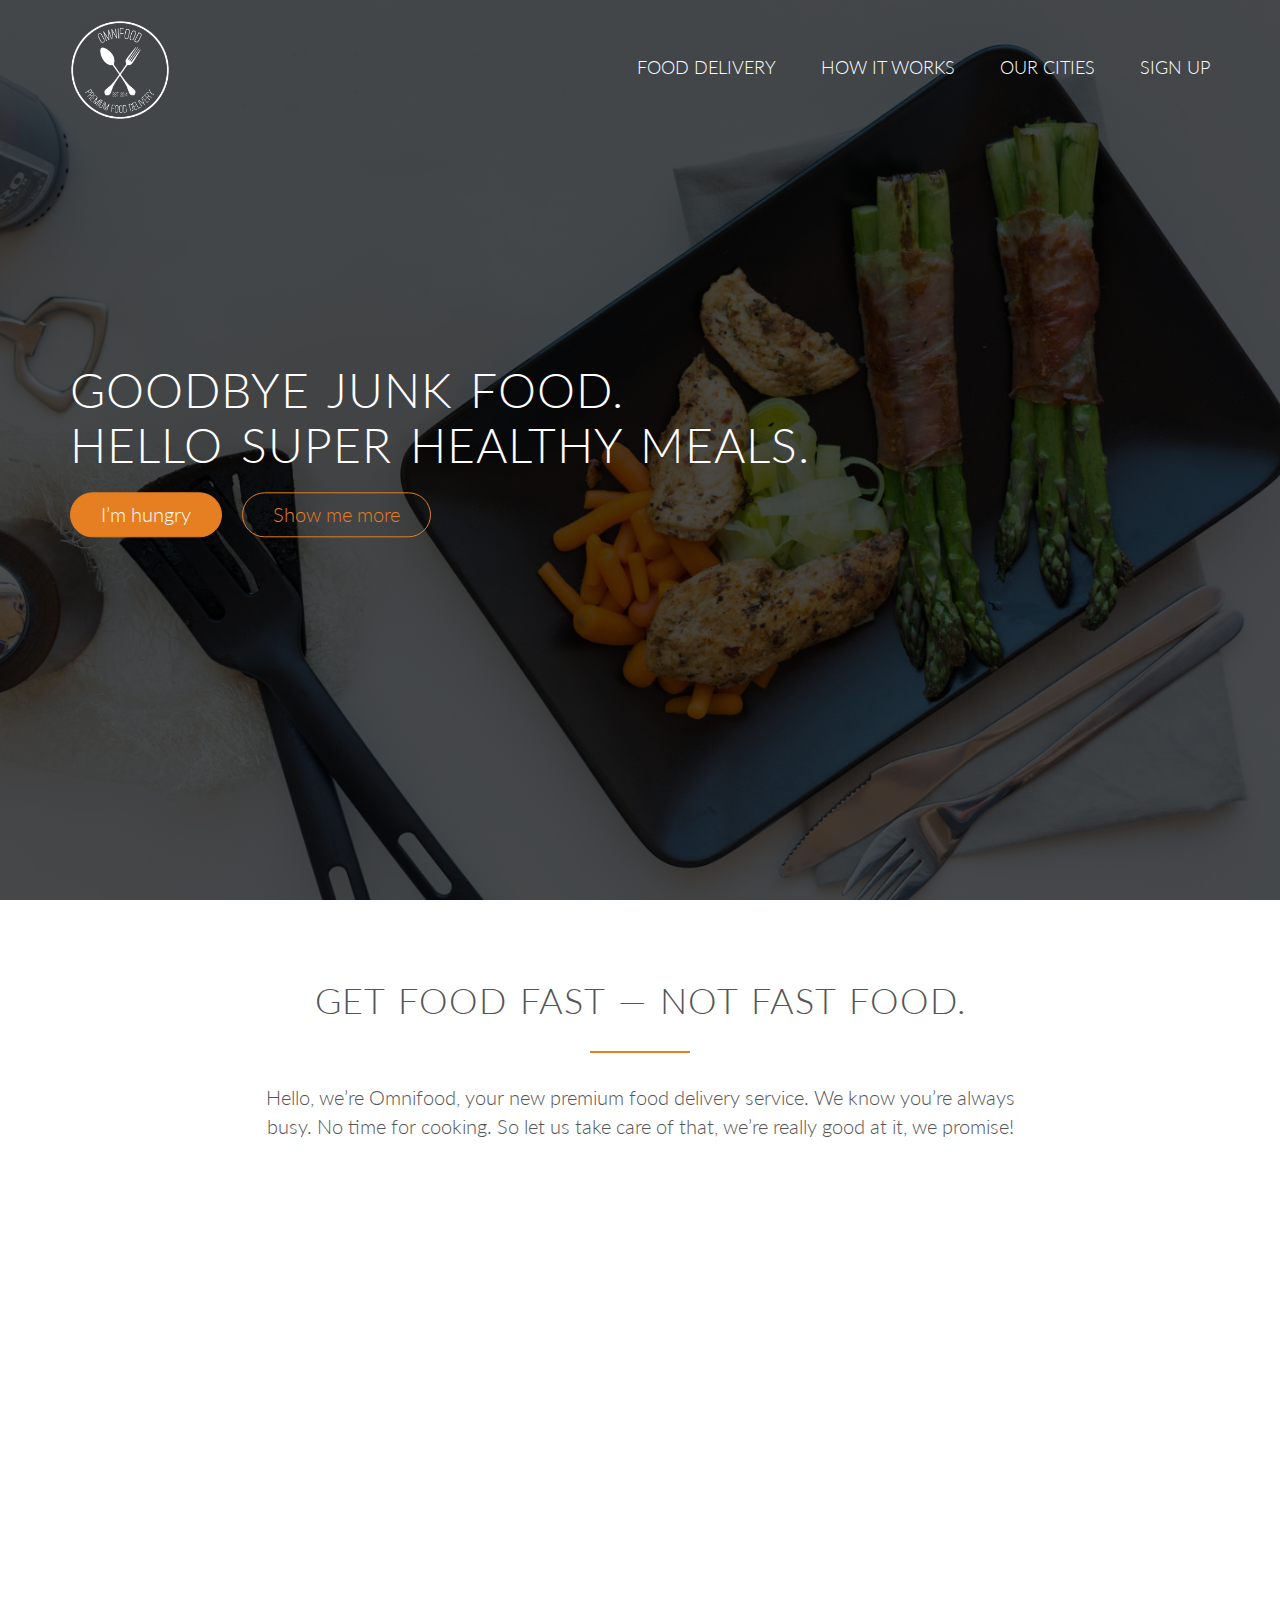
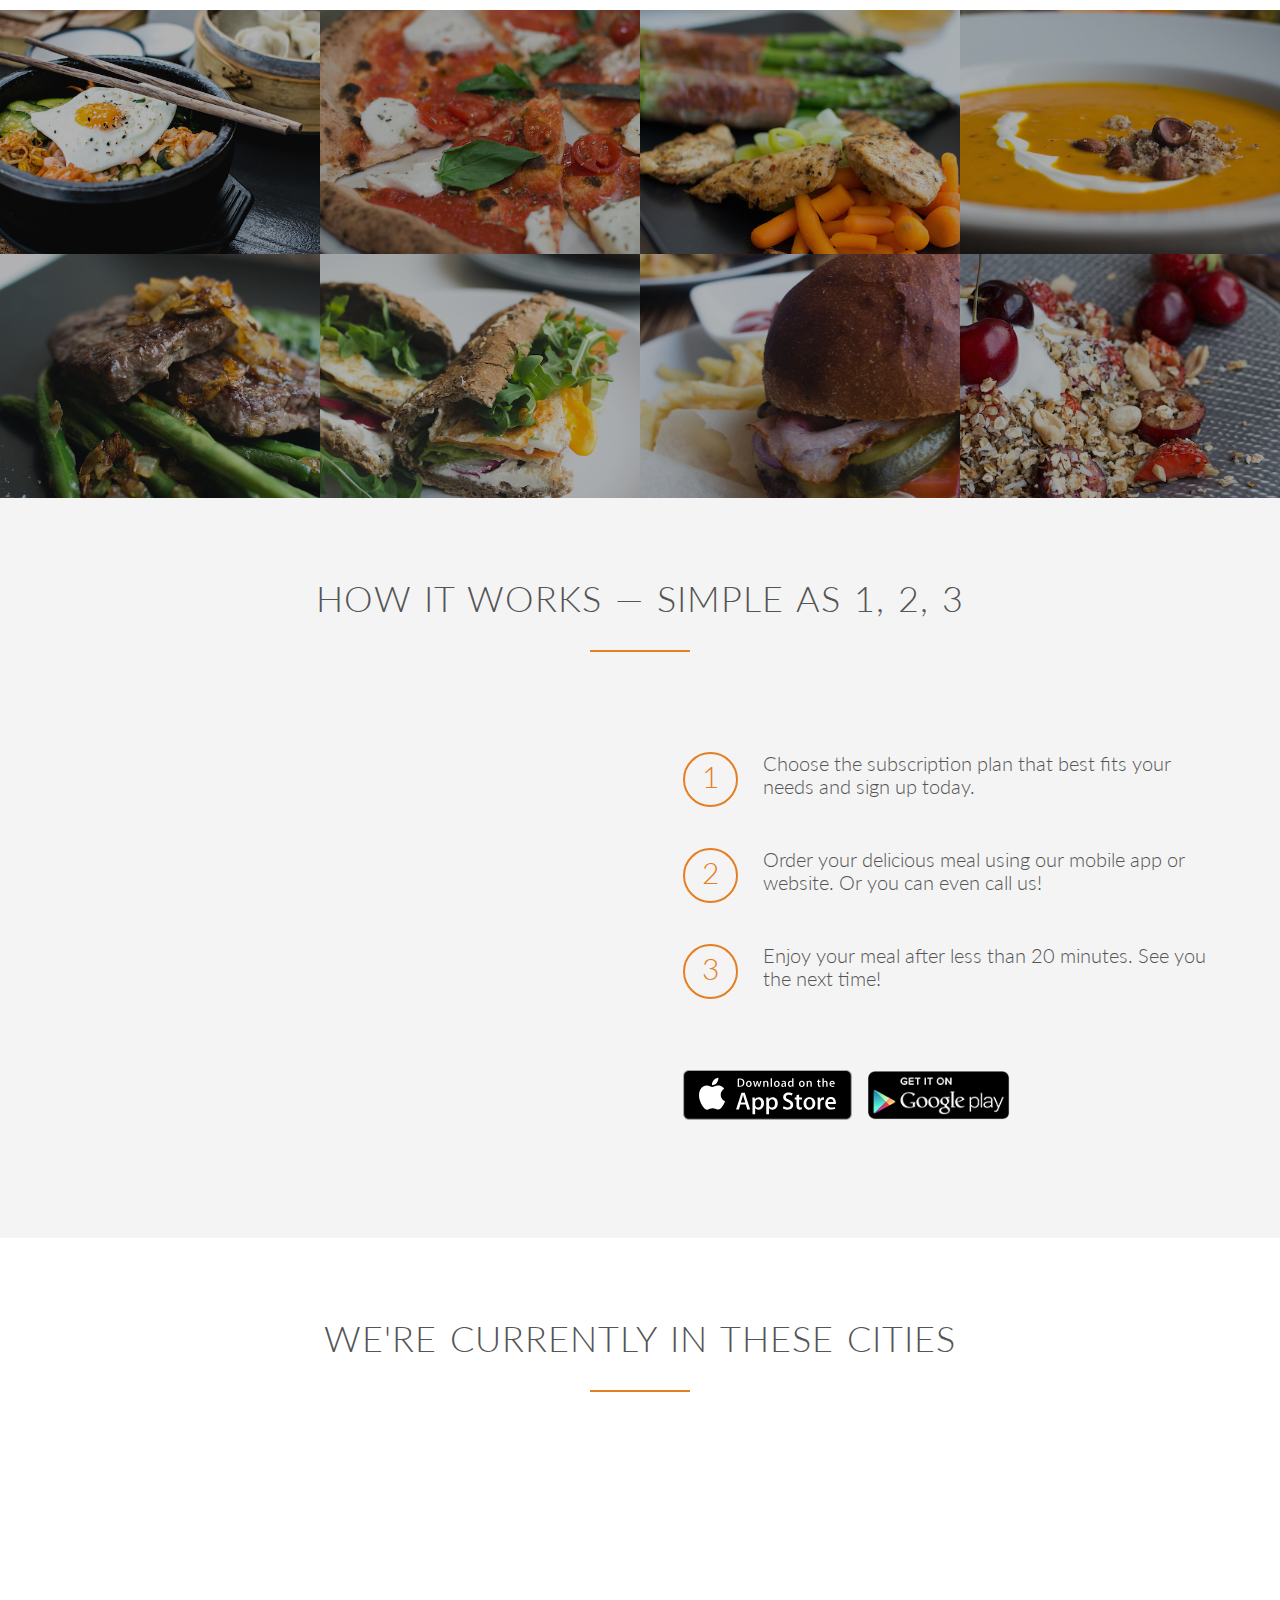
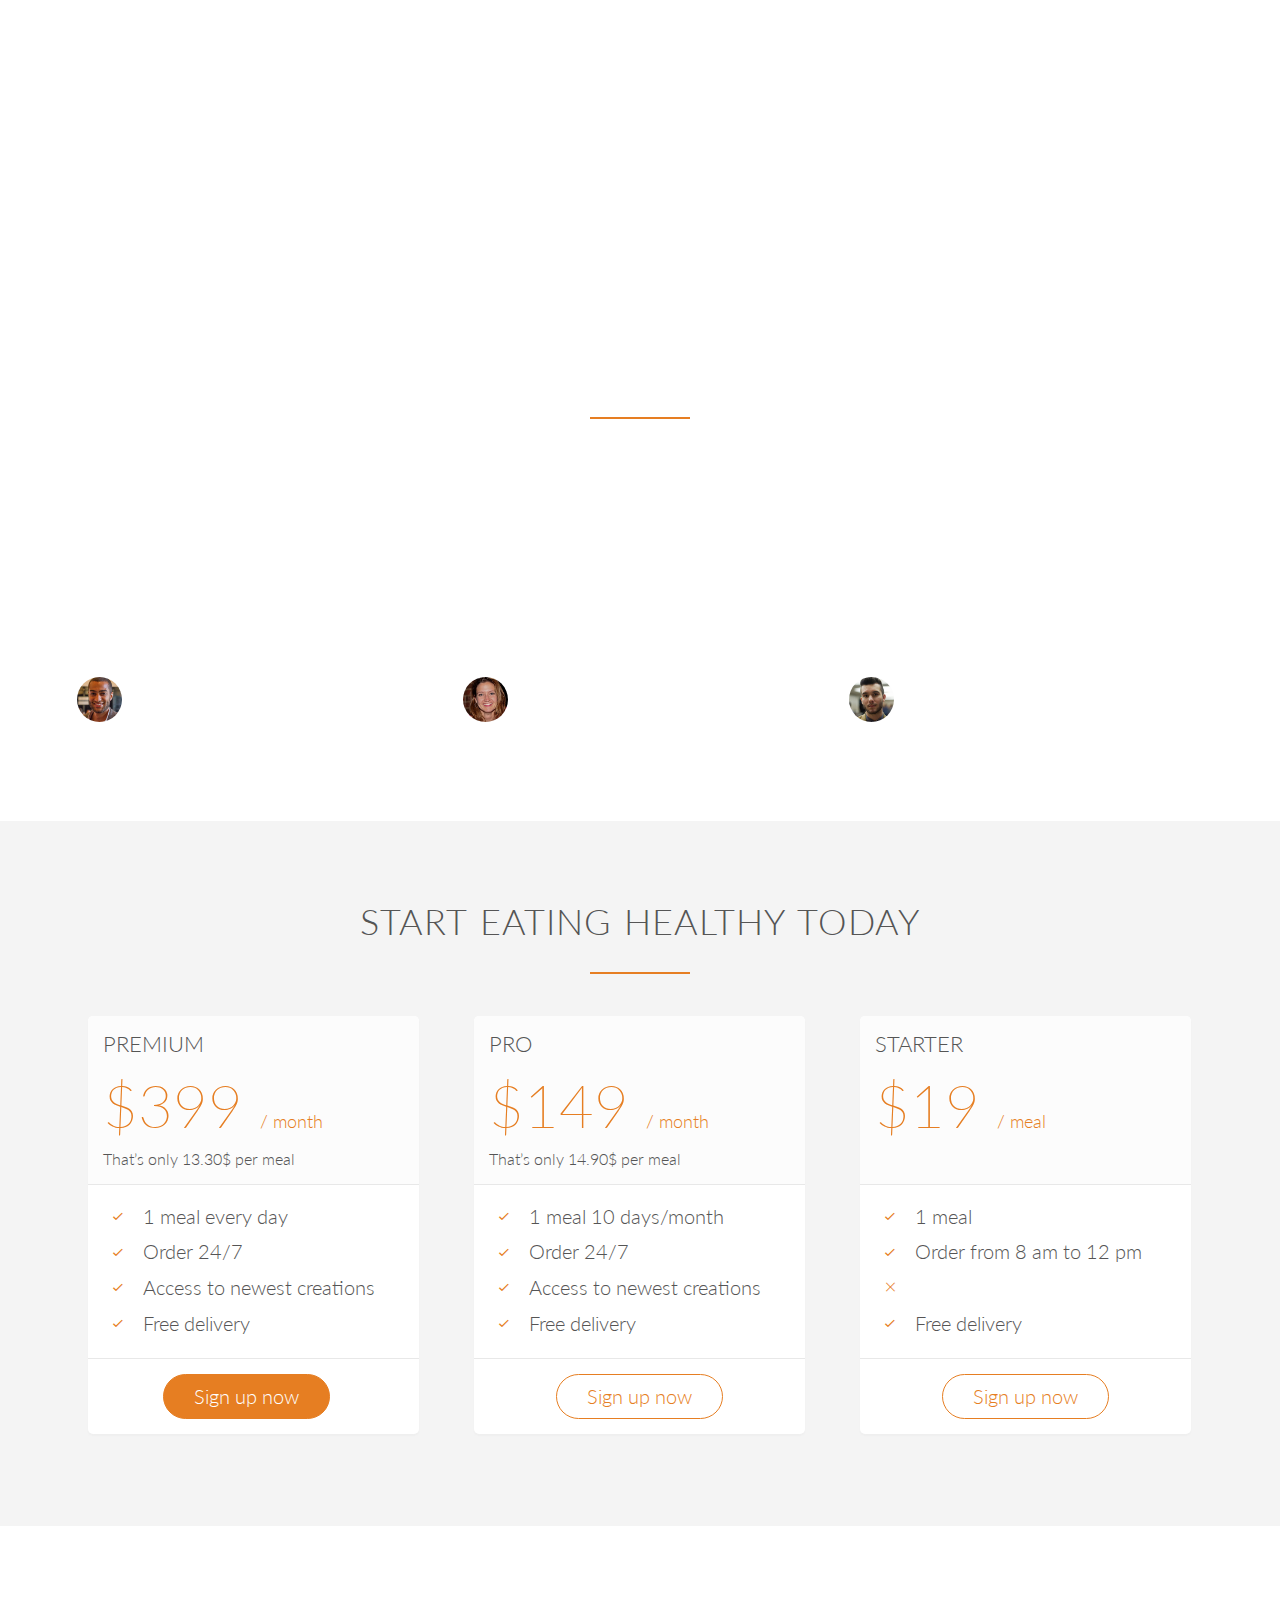
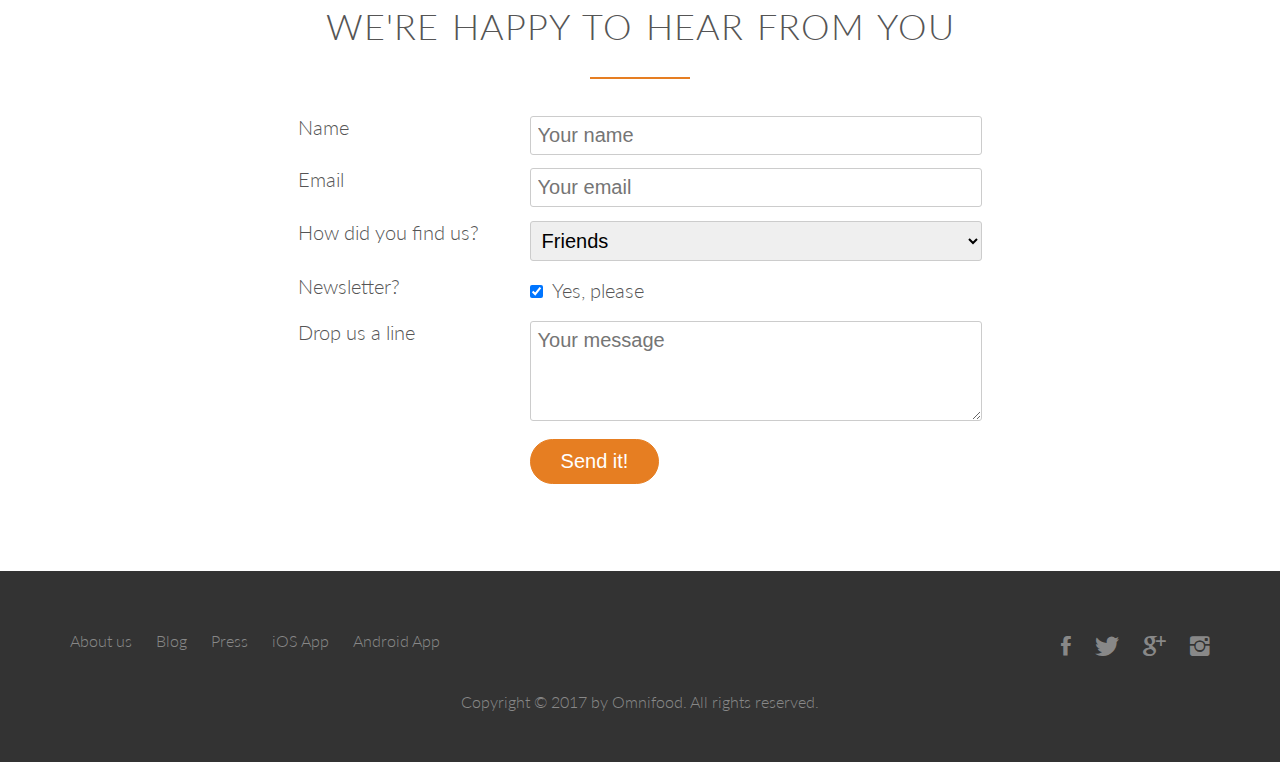
==== commit b5f58d68: "create favicon and SEO" ====
--- a/omnifood page/omnifood/index.html
+++ b/omnifood page/omnifood/index.html
@@ -1,8 +1,10 @@
 <!DOCTYPE html>
-<html>
+<html lang="en">
     <head>
         <meta charset="utf-8">
         <meta name="viewport" content="width=device-width, initial-scale=1.0">
+        <meta name="description" content="Omnifood is a premium food delivery with the mission to bring affordable and healthy meals to as mny people as possible">
+        <meta name="keywords" content="Omnifood, healthy food, food delivery, hungry">
 
         <link rel="stylesheet" type="text/css" href="vendors/css/normalize.css">
         <link rel="stylesheet" type="text/css" href="vendors/css/grid.css">
@@ -12,6 +14,17 @@
         <link rel="stylesheet" type="text/css" href="resources/css/queries.css">
         <link href="https://fonts.googleapis.com/css?family=Lato:100,300,300i,400" rel="stylesheet">
         <title>Omnifood</title>
+
+
+        <link rel="apple-touch-icon" sizes="180x180" href="resources/favicons/apple-touch-icon.png">
+        <link rel="icon" type="image/png" sizes="32x32" href="resources/favicons/favicon-32x32.png">
+        <link rel="icon" type="image/png" sizes="16x16" href="resources/favicons/favicon-16x16.png">
+        <link rel="manifest" href="resources/favicons/manifest.json">
+        <link rel="mask-icon" href="resources/favicons/safari-pinned-tab.svg" color="#5bbad5">
+        <link rel="shortcut icon" href="resources/favicons/favicon.ico">
+        <meta name="msapplication-config" content="resources/favicons/browserconfig.xml">
+        <meta name="theme-color" content="#ffffff">
+
     </head>
     <body>
         <header id="home">
@@ -19,12 +32,13 @@
                 <div class="row">
                     <img src="resources/img/logo-white.png" alt="Omnifood logo" class="logo">
                     <a href="#home"><img src="resources/img/logo.png" alt="Omnifood logo" class="logo-black"></a>
-                    <ul class="main-nav">
+                    <ul class="main-nav js--main-nav">
                         <li><a href="#features">Food delivery</a></li>
                         <li><a href="#works">How it works</a></li>
                         <li><a href="#cities">Our cities</a></li>
                         <li><a href="#plans">Sign up</a></li>
                     </ul>
+                    <a class="mobile-nav-icon js--nav-icon"><i class="ion-navicon-round"></i></a>
                 </div>
             </nav>
             <div class="hero-text-box">
@@ -349,7 +363,7 @@
                             <label for="message">Drop us a line</label>
                         </div>
                         <div class="col span-2-of-3">
-                            <textarea name="message" placeholder="Your message"></textarea>
+                            <textarea name="message" placeholder="Your message" id="message"></textarea>
                         </div>
                     </div>
                     <div class="row">
--- a/omnifood page/omnifood/resources/css/style.css
+++ b/omnifood page/omnifood/resources/css/style.css
@@ -174,7 +174,7 @@
 /* ------------------------------------- */
 
 header {
-    background-image: linear-gradient(rgba(0, 0, 0, 0.7), rgba(0, 0, 0, 0.7)), url(img/hero.jpg);
+    background-image: linear-gradient(rgba(0, 0, 0, 0.7), rgba(0, 0, 0, 0.7)), url(img/hero-min.jpg);
     background-size: cover;
     background-position: center;
     height: 100vh;
@@ -233,6 +233,20 @@
     text-transform: uppercase;
     font-size: 90%;
     border-bottom: 2px solid #e67e22;
+}
+
+/* MOBILE NAVI */
+
+.mobile-nav-icon {
+    float: right;
+    margin-top: 30px;
+    cursor: pointer;
+    display: none;
+}
+
+.mobile-nav-icon i {
+    font-size: 200%;
+    color: #fff;
 }
 
 /* STICKY NAVI */
@@ -385,7 +399,7 @@
 /* ------------------------------------- */
 
 .section-testimonilas {
-    background-image: linear-gradient(rgba(0, 0, 0, 0.7), rgba(0, 0, 0, 0.7)), url(img/back-customers.jpg);
+    background-image: linear-gradient(rgba(0, 0, 0, 0.7), rgba(0, 0, 0, 0.7)), url(img/back-customers-min.jpg);
     background-size: cover;
     color: #fff;
     background-attachment: fixed;
--- a/omnifood page/omnifood/resources/css/queries.css
+++ b/omnifood page/omnifood/resources/css/queries.css
@@ -93,6 +93,43 @@
         display: none;
     }
 
+    .mobile-nav-icon {
+        display: inline-block;
+    }
+
+    .main-nav {
+        float: left;
+        margin-top: 35px;
+        margin-left: 25px;
+    }
+
+    .main-nav li {
+        display: block;
+    }
+
+    .main-nav li a:link, .main-nav li a:visited {
+        display: block;
+        border: 0;
+        padding: 10px 0;
+        font-size: 100%;
+    }
+
+    .sticky .main-nav {
+        margin-top: 10px;
+    }
+
+    .sticky .main-nav li a:link, .sticky .main-nav li a:visited  {
+        padding: 17px 0;
+    }
+
+    .sticky .mobile-nav-icon {
+        margin-top: 10px;
+    }
+
+    .sticky .mobile-nav-icon i {
+        color: #555;
+    }
+
     h1 {
         font-size: 180%;
     }
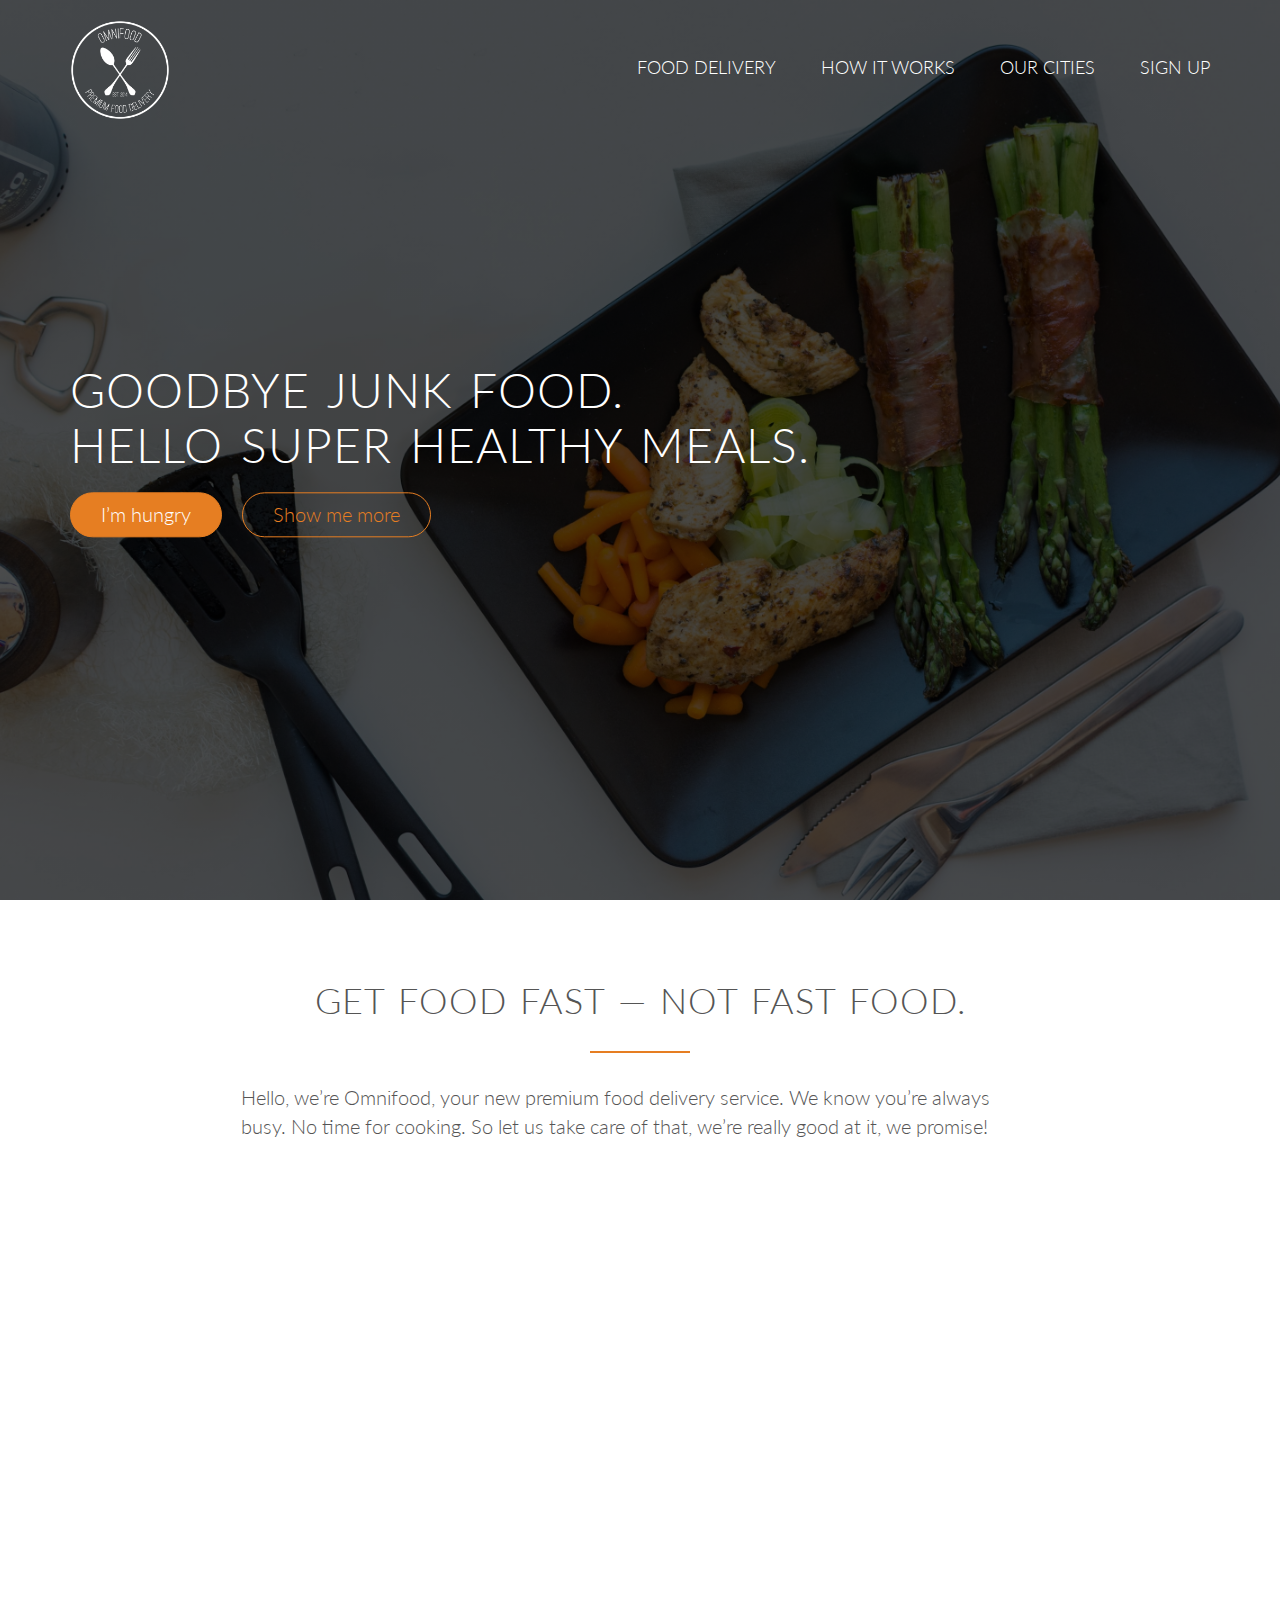
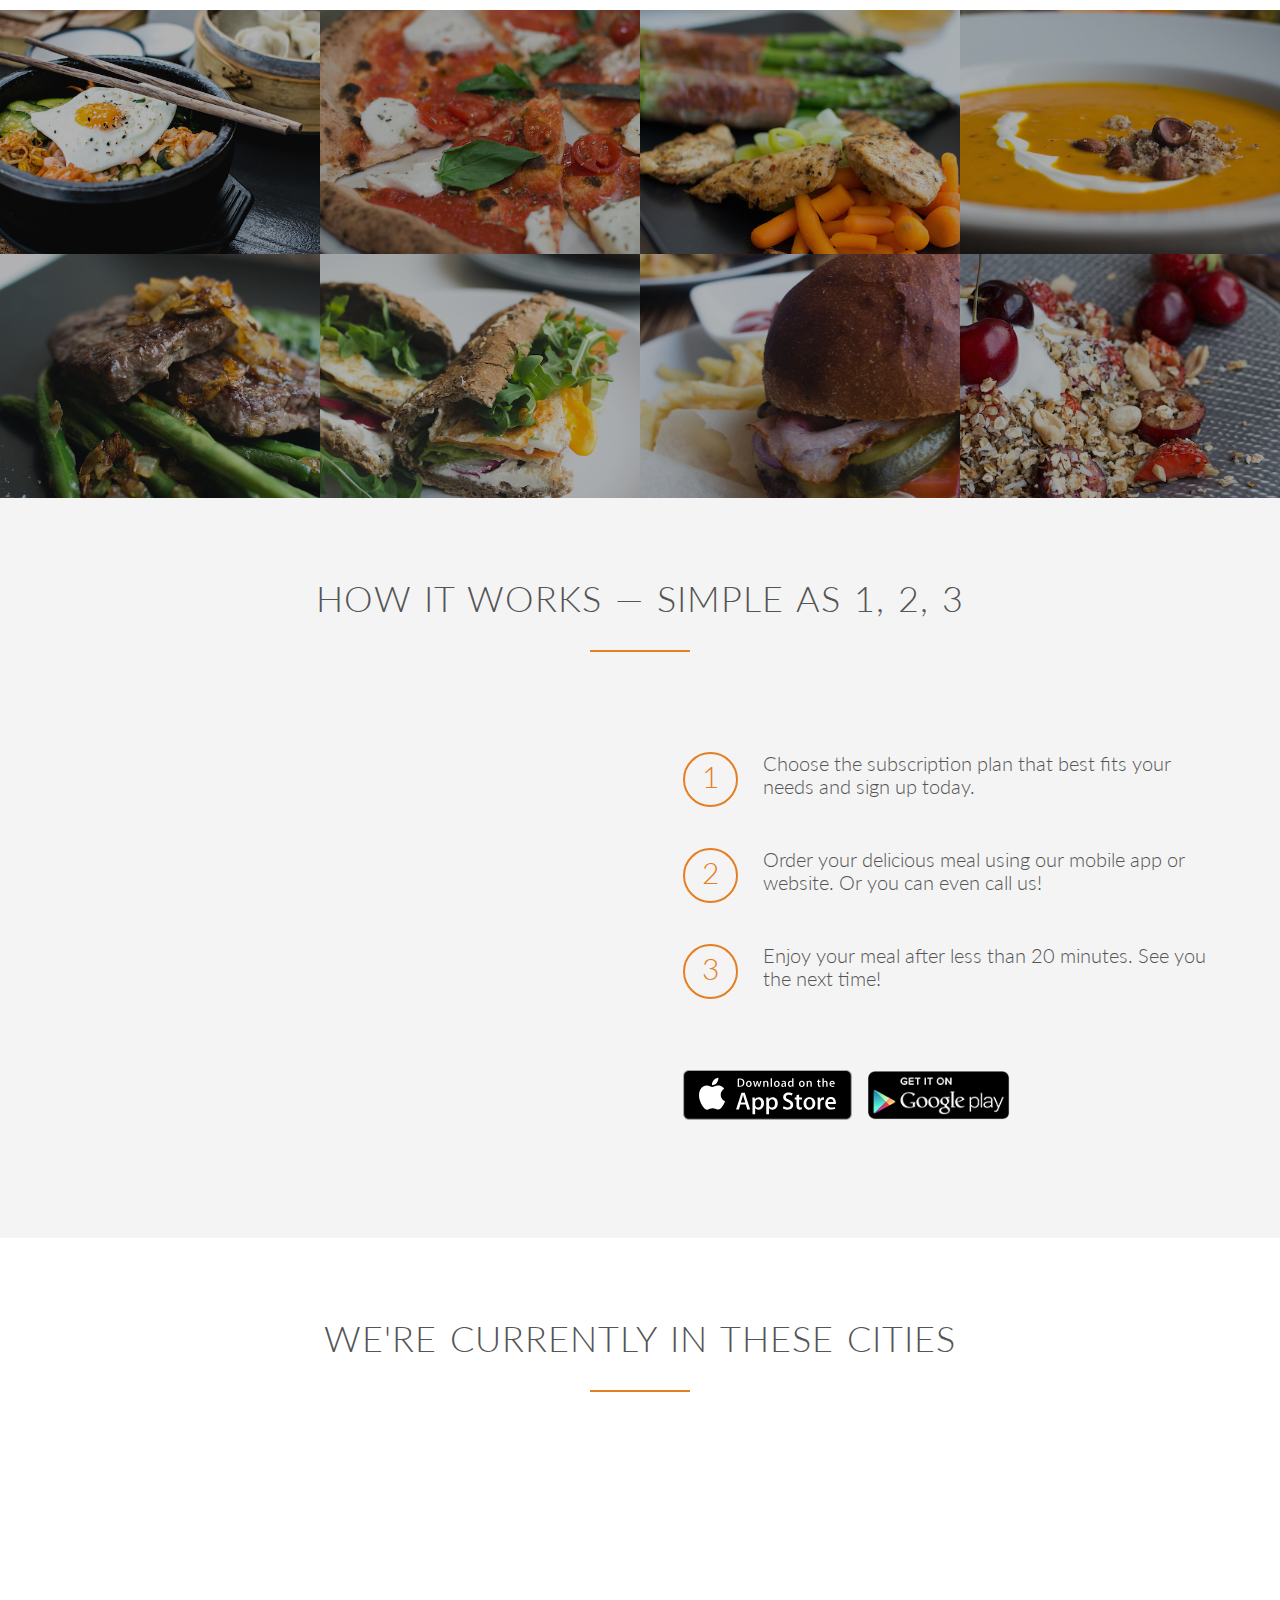
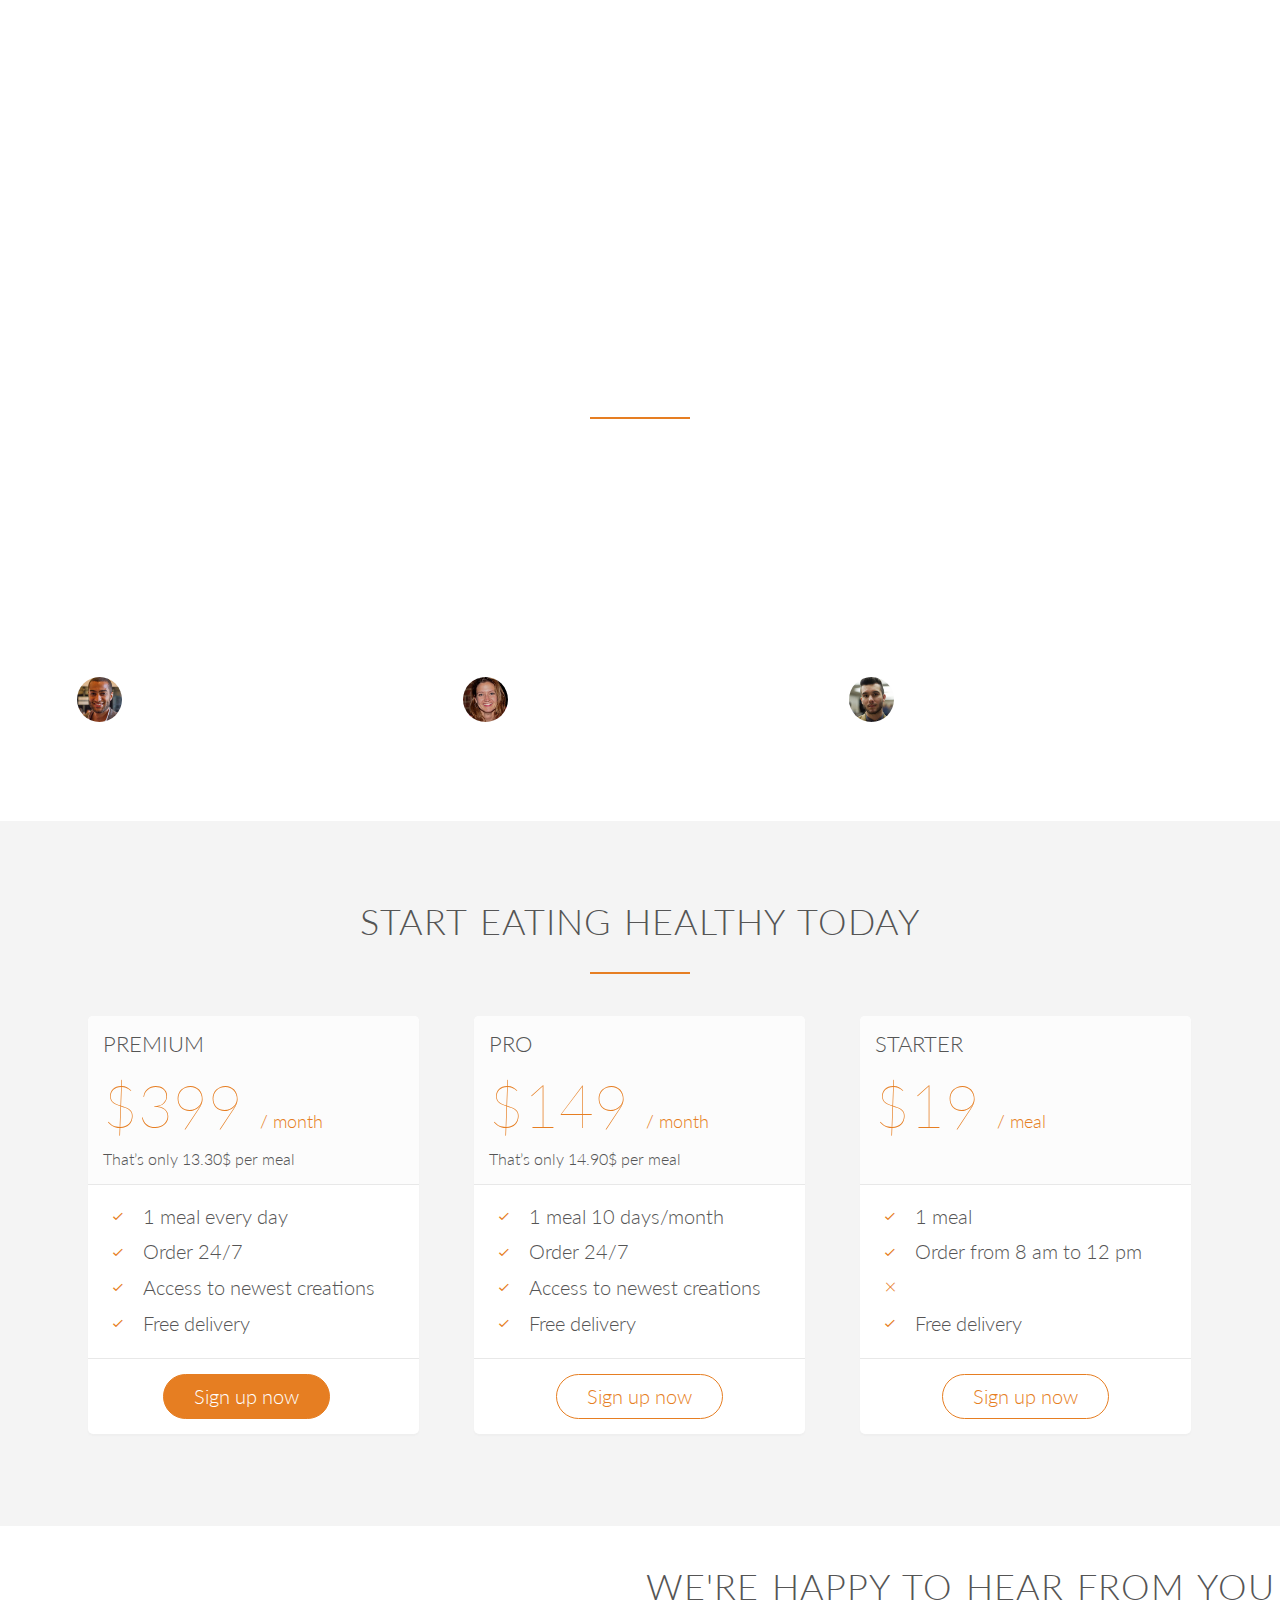
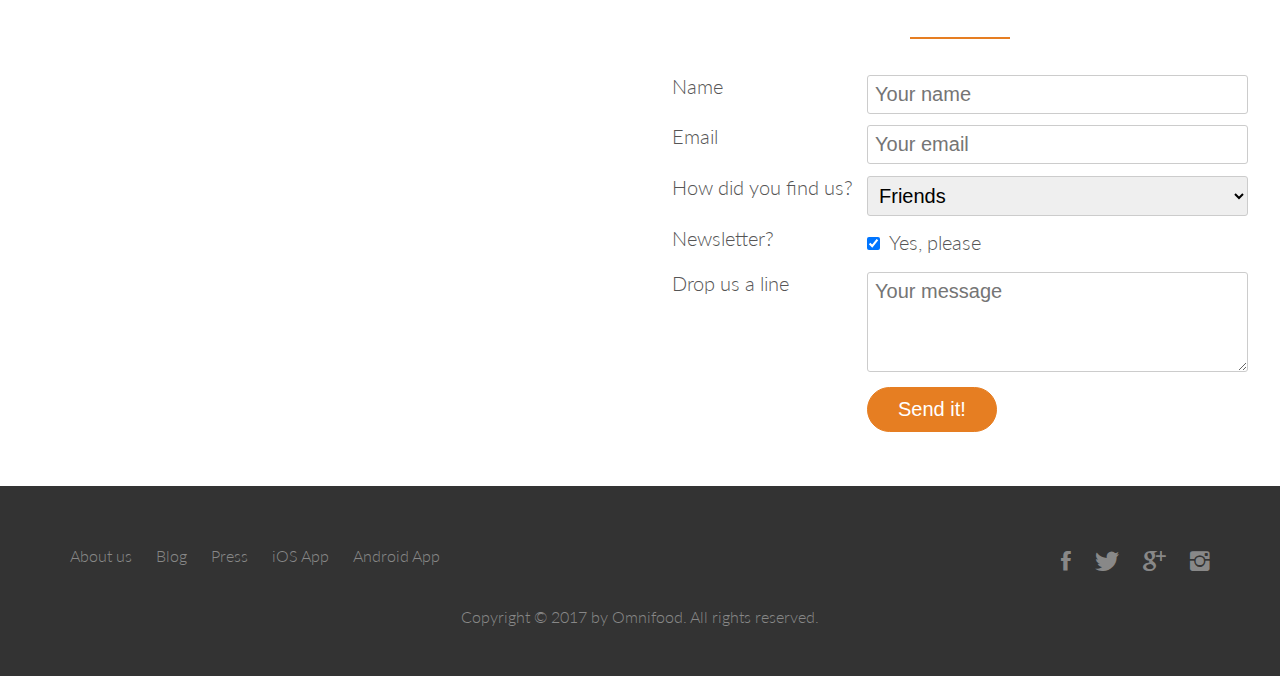
==== commit a169a8d5: "profil site main functions" ====
--- a/omnifood page/omnifood/index.html
+++ b/omnifood page/omnifood/index.html
@@ -12,7 +12,7 @@
         <link rel="stylesheet" type="text/css" href="vendors/css/ionicons.min.css">
         <link rel="stylesheet" type="text/css" href="resources/css/style.css">
         <link rel="stylesheet" type="text/css" href="resources/css/queries.css">
-        <link href="https://fonts.googleapis.com/css?family=Lato:100,300,300i,400" rel="stylesheet">
+        <link rel="stylesheet" type="text/css" href="https://fonts.googleapis.com/css?family=Lato:100,300,300i,400" >
         <title>Omnifood</title>
 
 
@@ -47,6 +47,7 @@
                 <a class="btn btn-ghost js--scroll-to-start" href="#">Show me more</a>
             </div>
         </header>
+
         <section class="section-features js--section-features" id="features">
             <div class="row">
                 <h2>Get food fast &mdash; not fast food.</h2>
@@ -79,6 +80,7 @@
                 </div>
             </div>
         </section>
+
         <section class="section-meals">
             <ul class="meals-showcase clearfix">
                 <li>
@@ -125,6 +127,7 @@
                 </li>
             </ul>
         </section>
+
         <section class="section-steps" id="works">
             <div class="row">
                 <h2>How it works &mdash; Simple as 1, 2, 3</h2>
@@ -152,6 +155,7 @@
                 </div>
             </div>
         </section>
+
         <section class="section-cities" id="cities">
             <div class="row">
                 <h2>We're currently in these cities</h2>
@@ -223,6 +227,7 @@
                 </div>
             </div>
         </section>
+
         <section class="section-testimonilas">
             <div class="row">
                 <h2>Our customers can't live without us</h2>
@@ -248,7 +253,8 @@
                 </div>
             </div>
         </section>
-        <section class="section-plans js--section-plans"  id="plans">
+
+        <section class="section-plans js--section-plans" id="plans">
                 <div class="row">
                     <h2>Start eating healthy today</h2>
                 </div>
@@ -315,68 +321,76 @@
                     </div>
                 </div>
         </section>
-        <section class="section-form">
-            <div class="row">
-                <h2>We're happy to hear from you</h2>
-            </div>
-            <div class="row">
-                <form class="contact-form" action="#" method="post">
-                    <div class="row">
-                        <div class="col span-1-of-3">
-                            <label for="name">Name</label>
-                        </div>
-                        <div class="col span-2-of-3">
-                            <input type="text" name="name" id="name" placeholder="Your name" required>
-                        </div>
-                    </div>
-                    <div class="row">
-                        <div class="col span-1-of-3">
-                            <label for="email">Email</label>
-                        </div>
-                        <div class="col span-2-of-3">
-                            <input type="email" name="email" id="email" placeholder="Your email" required>
-                        </div>
-                    </div>
-                    <div class="row">
-                        <div class="col span-1-of-3">
-                            <label for="find-us">How did you find us?</label>
-                        </div>
-                        <div class="col span-2-of-3">
-                            <select name="find-us" id="find-us">
-                                <option value="friends" selected>Friends</option>
-                                <option value="search">Search engine</option>
-                                <option value="ad">Advertisement</option>
-                                <option value="other">Other</option>
-                            </select>
-                        </div>
-                    </div>
-                    <div class="row">
-                        <div class="col span-1-of-3">
-                            <label>Newsletter?</label>
-                        </div>
-                        <div class="col span-2-of-3">
-                            <input type="checkbox" name="news" id="news" checked> Yes, please
-                        </div>
-                    </div>
-                    <div class="row">
-                        <div class="col span-1-of-3">
-                            <label for="message">Drop us a line</label>
-                        </div>
-                        <div class="col span-2-of-3">
-                            <textarea name="message" placeholder="Your message" id="message"></textarea>
-                        </div>
-                    </div>
-                    <div class="row">
-                        <div class="col span-1-of-3">
-                            <label>&nbsp;</label>
-                        </div>
-                        <div class="col span-2-of-3">
-                            <input type="submit" value="Send it!">
-                        </div>
-                    </div>
-                </form>
-            </div>
-        </section>
+
+        <div class="map-box">
+
+            <div class="map"></div>
+
+            <div class="form-box">
+
+                <div class="row">
+                    <h2>We're happy to hear from you</h2>
+                </div>
+                <div class="row">
+                    <form class="contact-form" action="#" method="post">
+                        <div class="row">
+                            <div class="col span-1-of-3">
+                                <label for="name">Name</label>
+                            </div>
+                            <div class="col span-2-of-3">
+                                <input type="text" name="name" id="name" placeholder="Your name" required>
+                            </div>
+                        </div>
+                        <div class="row">
+                            <div class="col span-1-of-3">
+                                <label for="email">Email</label>
+                            </div>
+                            <div class="col span-2-of-3">
+                                <input type="email" name="email" id="email" placeholder="Your email" required>
+                            </div>
+                        </div>
+                        <div class="row">
+                            <div class="col span-1-of-3">
+                                <label for="find-us">How did you find us?</label>
+                            </div>
+                            <div class="col span-2-of-3">
+                                <select name="find-us" id="find-us">
+                                    <option value="friends" selected>Friends</option>
+                                    <option value="search">Search engine</option>
+                                    <option value="ad">Advertisement</option>
+                                    <option value="other">Other</option>
+                                </select>
+                            </div>
+                        </div>
+                        <div class="row">
+                            <div class="col span-1-of-3">
+                                <label>Newsletter?</label>
+                            </div>
+                            <div class="col span-2-of-3">
+                                <input type="checkbox" name="news" id="news" checked> Yes, please
+                            </div>
+                        </div>
+                        <div class="row">
+                            <div class="col span-1-of-3">
+                                <label for="message">Drop us a line</label>
+                            </div>
+                            <div class="col span-2-of-3">
+                                <textarea name="message" placeholder="Your message" id="message"></textarea>
+                            </div>
+                        </div>
+                        <div class="row">
+                            <div class="col span-1-of-3">
+                                <label>&nbsp;</label>
+                            </div>
+                            <div class="col span-2-of-3">
+                                <input type="submit" value="Send it!">
+                            </div>
+                        </div>
+                    </form>
+                </div>
+            </div>
+        </div>
+
         <footer>
             <div class="row">
                 <div class="col span-1-of-2">
@@ -404,6 +418,9 @@
 
     <script src="https://ajax.googleapis.com/ajax/libs/jquery/1.12.4/jquery.min.js"></script>
     <script src="vendors/js/jquery.waypoints.min.js"></script>
+    <script src="http://maps.google.com/maps/api/js"></script>
     <script src="resources/js/script.js"></script>
+    <script src="resources/js/gmaps.js"></script>
+
     </body>
 </html>
--- a/omnifood page/omnifood/resources/css/style.css
+++ b/omnifood page/omnifood/resources/css/style.css
@@ -77,7 +77,7 @@
     display: block;
     height: 2px;
     background-color: #e67e22;
-    content:"";
+    content:" ";
     width: 100px;
     margin: 0 auto;
     margin-top: 30px;
@@ -89,7 +89,7 @@
     line-height: 145%;
     width: 70%;
     margin-left: 15%;
-    text-align: center;
+    /* text-align: center; */
 }
 
 .box p {
@@ -125,6 +125,7 @@
     text-decoration: none;
     padding-bottom: 1px;
     border-bottom: 1px solid #e67e22;
+    -webkit-transition: border-bottom 0.2s, color 0.2s;
     transition: border-bottom 0.2s, color 0.2s;
 }
 
@@ -135,16 +136,21 @@
 
 /* ----- BUTTONS ----- */
 
-.btn:link, .btn:visited, input[type=submit] {
+.btn:link,
+.btn:visited,
+input[type=submit] {
     display: inline-block;
     padding: 10px 30px;
     font-weight: 300;
     text-decoration: none;
     border-radius: 200px;
+    -webkit-transition: background-color 0.2s, border 0.2s, color 0.2s;
     transition: background-color 0.2s, border 0.2s, color 0.2s;
 }
 
-.btn-full:link, .btn-full:visited, input[type=submit] {
+.btn-full:link,
+.btn-full:visited,
+input[type=submit] {
     background-color: #e67e22;
     border: 1px solid #e67e22;
     color: #fff;
@@ -156,7 +162,10 @@
     color: #e67e22;
 }
 
-.btn:hover, .btn:active, input[type=submit]:hover, input[type=submit]:active {
+.btn:hover,
+.btn:active,
+input[type=submit]:hover,
+input[type=submit]:active {
     background-color: #cf6d17
 }
 
@@ -174,6 +183,7 @@
 /* ------------------------------------- */
 
 header {
+    background-image: -webkit-linear-gradient(rgba(0, 0, 0, 0.7), rgba(0, 0, 0, 0.7)), url(img/hero.jpg);
     background-image: linear-gradient(rgba(0, 0, 0, 0.7), rgba(0, 0, 0, 0.7)), url(img/hero-min.jpg);
     background-size: cover;
     background-position: center;
@@ -186,6 +196,8 @@
     width: 1140px;
     top: 50%;
     left: 50%;
+    -webkit-transform: translate(-50%, -50%);
+    -ms-transform: translate(-50%, -50%);
     transform: translate(-50%, -50%);
 }
 
@@ -224,14 +236,15 @@
     text-transform: uppercase;
     font-size: 90%;
     border-bottom: 2px solid transparent;
+    -webkit-transition: border-bottom 0.2s;
     transition: border-bottom 0.2s;
 }
 
 .main-nav li a:hover, .main-nav li a:active  {
-    color: #fff;
+    /*color: #fff;
     text-decoration: none;
     text-transform: uppercase;
-    font-size: 90%;
+    font-size: 90%;*/
     border-bottom: 2px solid #e67e22;
 }
 
@@ -265,8 +278,9 @@
     margin-top: 18px;
 }
 
-.sticky .main-nav li a:link, .sticky .main-nav li a:visited  {
-    padding: 17px 0;
+.sticky .main-nav li a:link,
+.sticky .main-nav li a:visited  {
+    padding: 16px 0;
     color: #555;
 }
 
@@ -316,12 +330,17 @@
     opacity: 0.7;
     width: 100%;
     height: auto;
+    -webkit-transform: scale(1.15);
+    -ms-transform: scale(1.15);
     transform: scale(1.5);
+    -webkit-transition: -webkit-transform 0.5s, opacity 0.5s;
     transition: transform 0.5s, opacity 0.5s;
 }
 
 .meal-photo img:hover {
     opacity: 1;
+    -webkit-transform: scale(1.03);
+    -ms-transform: scale(1.03);
     transform: scale(1.03);
 }
 
@@ -331,15 +350,20 @@
 
 .section-steps {
     background-color: #f4f4f4;
+}
+
+.steps-box {
+    margin-top: 30px;
 }
 
 .steps-box:first-child {
     text-align: right;
     padding-right: 3%;
-    margin-top: 30px;
+    /*margin-top: 30px;*/
 }
 
 .steps-box:last-child {
+    text-align: left;
     padding-left: 3%;
     margin-top: 70px;
 }
@@ -358,16 +382,16 @@
 
 .works-step div{
     color: #e67e22;
-    border: 2px solid #e67e22;
-    display: inline-block;
-    border-radius: 50%;
+    font-size: 150%;
     height: 55px;
     width: 55px;
+    border: 2px solid #e67e22;
+    border-radius: 50%;
+    display: inline-block;
     text-align: center;
+    float: left;
+    margin-right: 25px;
     padding: 5px;
-    float: left;
-    font-size: 150%;
-    margin-right: 25px;
 }
 
 .btn-app:link, .btn-app:visited {
@@ -399,7 +423,8 @@
 /* ------------------------------------- */
 
 .section-testimonilas {
-    background-image: linear-gradient(rgba(0, 0, 0, 0.7), rgba(0, 0, 0, 0.7)), url(img/back-customers-min.jpg);
+    background-image: -webkit-linear-gradient(rgba(0, 0, 0, 0.8), rgba(0, 0, 0, 0.8)), url(img/back-customers.jpg);
+    background-image: linear-gradient(rgba(0, 0, 0, 0.7), rgba(0, 0, 0, 0.8)), url(img/back-customers-min.jpg);
     background-size: cover;
     color: #fff;
     background-attachment: fixed;
@@ -470,7 +495,7 @@
 .plan-price {
     font-size: 300%;
     margin-bottom: 10px;
-    font-weight: 200;
+    font-weight: 100;
     color: #e67e22;
 }
 
@@ -496,11 +521,14 @@
 /* ------------------------------------- */
 
 .contact-form {
-    width: 60%;
+    width: 90%;
     margin: 0 auto;
 }
 
-input[type=text], input[type=email], select, textarea {
+input[type=text],
+input[type=email],
+select,
+textarea {
     width: 100%;
     padding: 7px;
     border-radius: 3px;
@@ -517,6 +545,30 @@
 
 *:focus {
     outline: none;
+}
+
+.map-box {
+    width: 100%;
+    height: 560px;
+    position: relative;
+}
+
+.map {
+    position: relative;
+    width: 100%;
+    height: 560px;
+    z-index: 0;
+}
+
+.form-box {
+    position: absolute;
+    top: 0;
+    right: 0;
+    height: 560px;
+    width: 50%;
+    background-color: rgba(255, 255, 255, 0.8);
+    z-index: 10;
+    padding-top: 40px;
 }
 
 /* ------------------------------------- */
@@ -544,28 +596,37 @@
     margin-right: 20px;
 }
 
-.footer-nav li:last-child, .social-links li:last-child {
+.footer-nav li:last-child,
+.social-links li:last-child {
     margin-right: 0;
 }
 
-.footer-nav li a:link, .footer-nav li a:visited,
-.social-links li a:link, .social-links li a:visited {
+.footer-nav li a:link,
+.footer-nav li a:visited,
+.social-links li a:link,
+.social-links li a:visited {
     text-decoration: none;
     border: 0;
     color: #888;
+    -webkit-transition: color 0.2s;
     transition: color 0.2s;
 }
 
-.footer-nav li a:hover, .footer-nav li a:active {
+.footer-nav li a:hover,
+.footer-nav li a:active {
     color: #ddd;
 }
 
-.social-links li a:link, .social-links li a:visited {
+.social-links li a:link,
+.social-links li a:visited {
     font-size: 160%;
 }
 
-.ion-social-facebook, .ion-social-twitter,
-.ion-social-googleplus, .ion-social-instagram {
+.ion-social-facebook,
+.ion-social-twitter,
+.ion-social-googleplus,
+.ion-social-instagram {
+    -webkit-transition: color 0.2s;
     transition: color 0.2s;
 }
 
@@ -598,14 +659,16 @@
 .js--wp-1, .js--wp-2, .js--wp-3  {
     opacity: 0;
     -webkit-animation-duration: 1s;
-            animation-duration: 1s;
+    animation-duration: 1s;
 }
 
 .js--wp-4 {
     -webkit-animation-duration: 1s;
-            animation-duration: 1s;
-}
-
-.js--wp-1.animated, .js--wp-2.animated, .js--wp-3.animated {
+    animation-duration: 1s;
+}
+
+.js--wp-1.animated,
+.js--wp-2.animated,
+.js--wp-3.animated {
     opacity: 1;
 }
